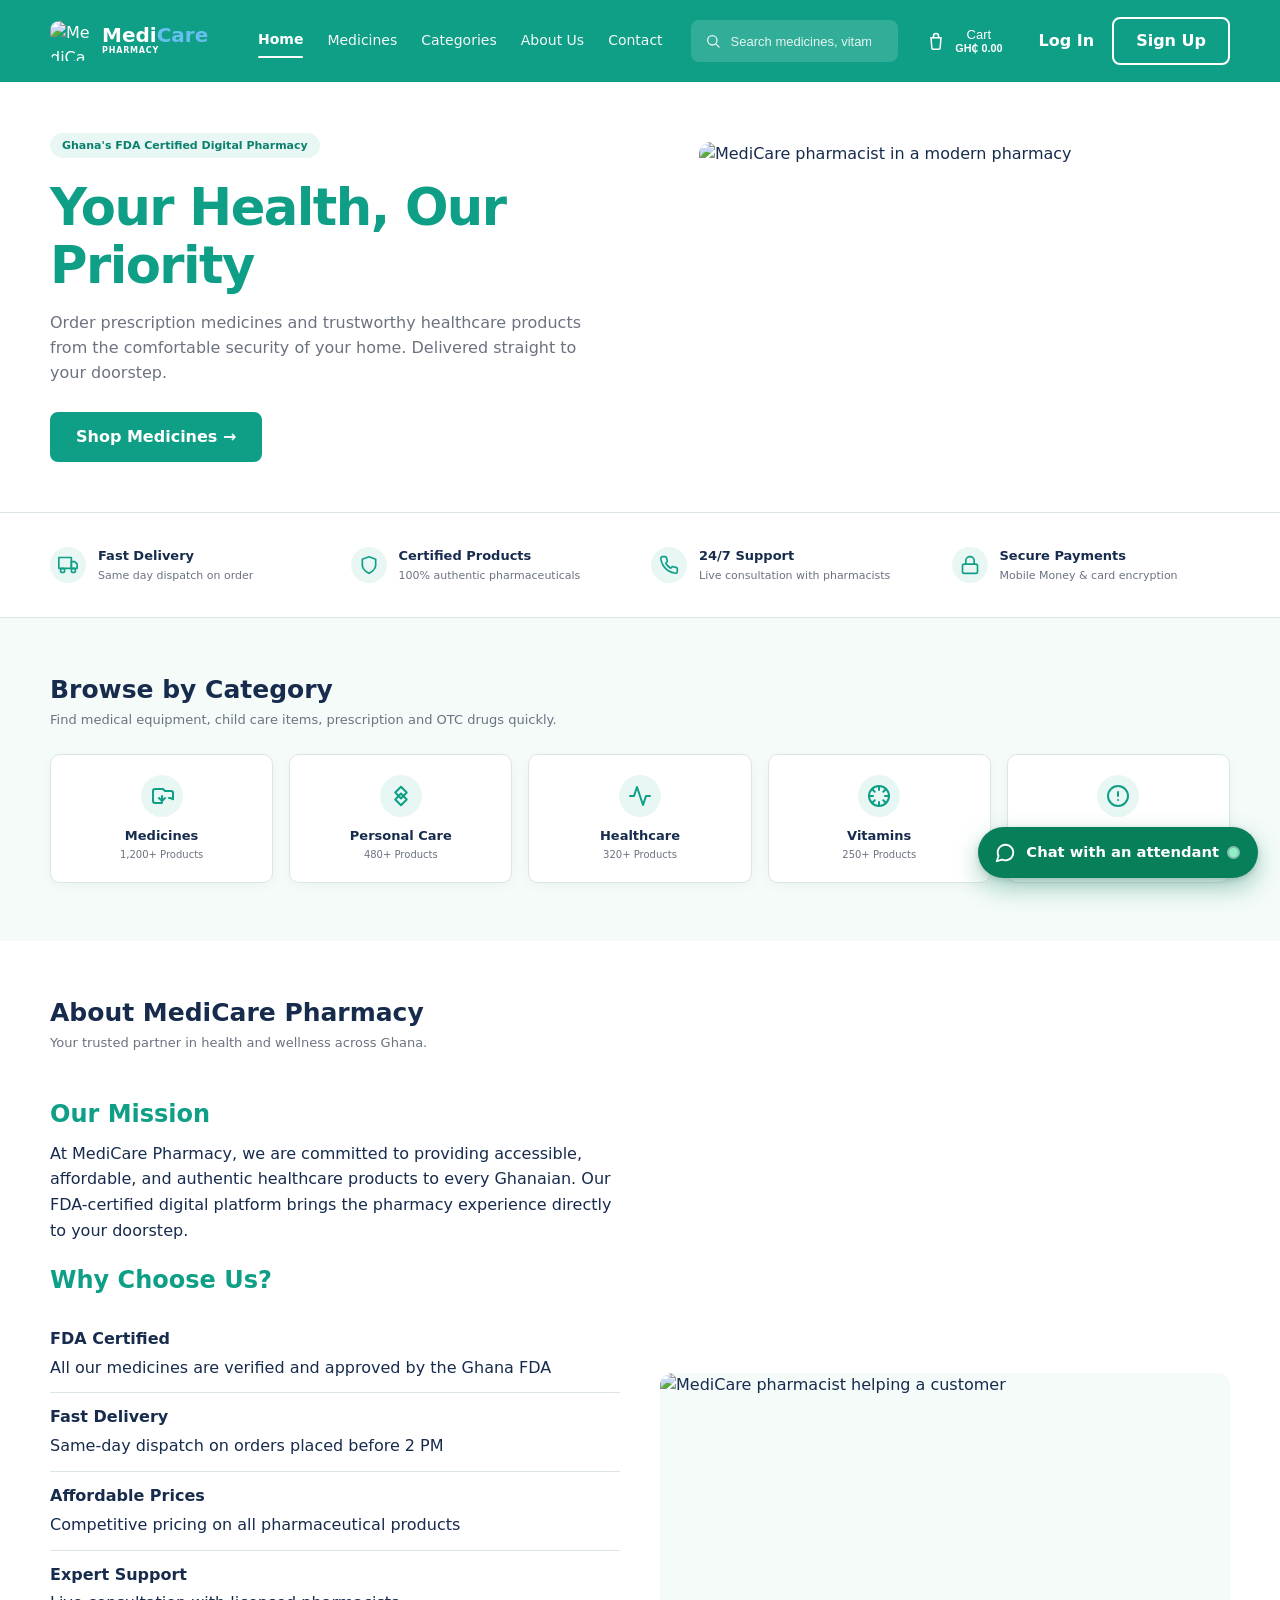
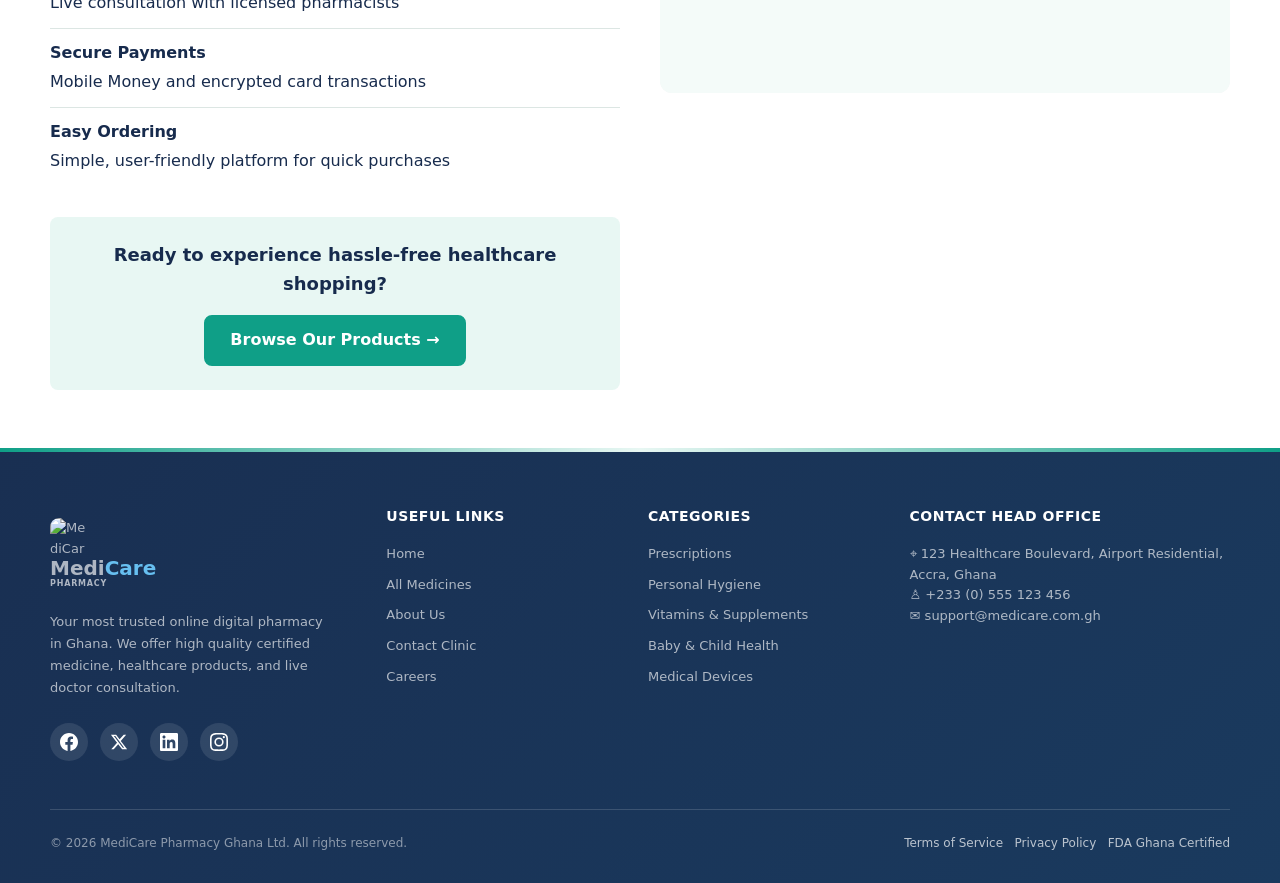
==== index.html @ ba586620 "Add files via upload" ====
<!doctype html>
<html lang="en">
<head>
  <meta charset="utf-8">
  <meta name="viewport" content="width=device-width, initial-scale=1">
  <meta name="description" content="MediCare Pharmacy Ghana — certified medicines and healthcare products delivered to your door.">
  <title>MediCare Pharmacy — Your Health, Our Priority</title>
  <link rel="stylesheet" href="styles.css">
<style>
    .chat-modal { width: min(100% - 32px, 460px); padding: 0; overflow: hidden; }
    .chat-header { display: flex; align-items: center; justify-content: space-between; gap: 16px; padding: 20px 22px; background: var(--green, #087f5b); color: #fff; }
    .chat-header h2 { margin: 0 0 4px; font-size: 1.2rem; }
    .chat-status { display: flex; align-items: center; gap: 7px; margin: 0; font-size: .85rem; opacity: .92; }
    .chat-status::before { content: ''; width: 8px; height: 8px; border-radius: 50%; background: #8ff0c6; }
    .chat-header .modal-close { position: static; color: #fff; background: transparent; border-color: rgba(255,255,255,.45); }
    .chat-messages { display: flex; flex-direction: column; gap: 12px; height: 330px; overflow-y: auto; padding: 18px; background: #f6faf8; }
    .chat-message { max-width: 82%; padding: 10px 13px; border-radius: 15px; line-height: 1.45; font-size: .94rem; white-space: pre-wrap; overflow-wrap: anywhere; }
    .chat-message.attendant { align-self: flex-start; color: #17352b; background: #e1f2eb; border-bottom-left-radius: 4px; }
    .chat-message.user { align-self: flex-end; color: #fff; background: var(--green, #087f5b); border-bottom-right-radius: 4px; }
    .chat-message small { display: block; margin-top: 4px; font-size: .72rem; opacity: .7; }
    .chat-compose { display: flex; gap: 8px; padding: 14px; background: #fff; border-top: 1px solid #e5ece8; }
    .chat-compose textarea { flex: 1; min-height: 44px; max-height: 110px; resize: vertical; padding: 11px 12px; border: 1px solid #cfded7; border-radius: 10px; font: inherit; }
    .chat-compose textarea:focus { outline: 2px solid rgba(8,127,91,.25); border-color: var(--green, #087f5b); }
    .chat-compose button { align-self: flex-end; white-space: nowrap; }
    .chat-note { padding: 0 16px 14px; margin: 0; color: #5b6c64; font-size: .75rem; background: #fff; }
    @media (max-width: 520px) { .chat-modal { width: calc(100% - 20px); } .chat-messages { height: 48vh; } .chat-compose { align-items: stretch; } .chat-compose button { padding-inline: 12px; } }

    .chat-fab {
      position: fixed;
      right: 22px;
      bottom: 22px;
      z-index: 60;
      display: inline-flex;
      align-items: center;
      gap: 10px;
      padding: 14px 20px 14px 16px;
      border: none;
      border-radius: 999px;
      background: var(--green, #087f5b);
      color: #fff;
      font: inherit;
      font-weight: 600;
      font-size: .92rem;
      box-shadow: 0 10px 25px rgba(8,127,91,.35), 0 2px 6px rgba(0,0,0,.15);
      cursor: pointer;
      transition: transform .15s ease, box-shadow .15s ease, background .15s ease;
    }
    .chat-fab svg { flex-shrink: 0; }
    .chat-fab:hover,
    .chat-fab:focus-visible {
      background: #066a4d;
      transform: translateY(-2px);
      box-shadow: 0 14px 30px rgba(8,127,91,.4), 0 4px 10px rgba(0,0,0,.18);
    }
    .chat-fab:active { transform: translateY(0); }
    .chat-fab-label { white-space: nowrap; }
    .chat-fab-dot {
      width: 9px;
      height: 9px;
      border-radius: 50%;
      background: #8ff0c6;
      box-shadow: 0 0 0 2px rgba(255,255,255,.5);
    }
    @media (max-width: 560px) {
      .chat-fab { right: 16px; bottom: 16px; padding: 14px; }
      .chat-fab-label { display: none; }
    }
</style>
</head>
<body>
  <header class="site-header">
    <div class="container nav-shell">
      <a class="brand" href="index.html" aria-label="MediCare Pharmacy home"><img src="images/logo.jpg" alt="MediCare Pharmacy Logo" class="brand-logo"><span><span class="brand-name">Medi<span>Care</span></span><small>PHARMACY</small></span></a>
      <nav class="main-nav" aria-label="Primary navigation"><a class="active" href="index.html">Home</a><a href="medicines.html">Medicines</a><a href="categories.html">Categories</a><a href="about.html">About Us</a><a href="#contact">Contact</a></nav>
      <label class="search-box" aria-label="Search medicines"><span aria-hidden="true"><svg class="icon-search" viewBox="0 0 24 24" width="16" height="16" fill="none" stroke="currentColor" stroke-width="2" stroke-linecap="round" stroke-linejoin="round" aria-hidden="true"><circle cx="11" cy="11" r="7"/><line x1="21" y1="21" x2="16.65" y2="16.65"/></svg></span><input id="searchInput" type="search" placeholder="Search medicines, vitamins..."></label>
      <button class="cart-chip" type="button" data-cart aria-label="Open cart"><svg class="icon-cart" viewBox="0 0 24 24" width="20" height="20" fill="none" stroke="currentColor" stroke-width="1.8" stroke-linecap="round" stroke-linejoin="round" aria-hidden="true"><path d="M6 8h12l-1 12a2 2 0 0 1-2 2H9a2 2 0 0 1-2-2L6 8Z"/><path d="M9 8V6a3 3 0 0 1 6 0v2"/></svg><span class="cart-count" data-cart-count hidden>0</span><span>Cart <small data-cart-total>GH₵ 0.00</small></span></button>
      <div id="userAuthSection">
        <span class="header-auth-links">
          <a class="login-link" href="login.html">Log In</a>
          <a class="signup-btn" href="Register.html">Sign Up</a>
        </span>
      </div>
    </div>
  </header>

  <main>
    <section class="hero"><div class="container hero-shell"><div class="hero-copy"><span class="eyebrow">Ghana's FDA Certified Digital Pharmacy</span><h1>Your Health, <em>Our Priority</em></h1><p>Order prescription medicines and trustworthy healthcare products from the comfortable security of your home. Delivered straight to your doorstep.</p><div class="actions"><a class="btn btn-primary" href="medicines.html">Shop Medicines →</a></div></div><div class="hero-media"><img src="images/hero-pharmacist.jpg" alt="MediCare pharmacist in a modern pharmacy"></div></div></section>

    <section class="trust-strip"><div class="container trust-grid"><div class="trust-item"><span class="icon-circle"><svg viewBox="0 0 24 24" width="20" height="20" fill="none" stroke="currentColor" stroke-width="2" stroke-linecap="round" stroke-linejoin="round"><rect x="1" y="3" width="15" height="13"></rect><polygon points="16 8 20 8 23 11 23 16 16 16 16 8"></polygon><circle cx="5.5" cy="18.5" r="2.5"></circle><circle cx="18.5" cy="18.5" r="2.5"></circle></svg></span><span><strong>Fast Delivery</strong><small>Same day dispatch on order</small></span></div><div class="trust-item"><span class="icon-circle"><svg viewBox="0 0 24 24" width="20" height="20" fill="none" stroke="currentColor" stroke-width="2" stroke-linecap="round" stroke-linejoin="round"><path d="M12 22s8-4 8-10V5l-8-3-8 3v7c0 6 8 10 8 10z"></path></svg></span><span><strong>Certified Products</strong><small>100% authentic pharmaceuticals</small></span></div><div class="trust-item"><span class="icon-circle"><svg viewBox="0 0 24 24" width="20" height="20" fill="none" stroke="currentColor" stroke-width="2" stroke-linecap="round" stroke-linejoin="round"><path d="M22 16.92v3a2 2 0 0 1-2.18 2 19.79 19.79 0 0 1-8.63-3.07 19.5 19.5 0 0 1-6-6 19.79 19.79 0 0 1-3.07-8.67A2 2 0 0 1 4.11 2h3a2 2 0 0 1 2 1.72 12.84 12.84 0 0 0 .7 2.81 2 2 0 0 1-.45 2.11L8.09 9.91a16 16 0 0 0 6 6l1.27-1.27a2 2 0 0 1 2.11-.45 12.84 12.84 0 0 0 2.81.7A2 2 0 0 1 22 16.92z"></path></svg></span><span><strong>24/7 Support</strong><small>Live consultation with pharmacists</small></span></div><div class="trust-item"><span class="icon-circle"><svg viewBox="0 0 24 24" width="20" height="20" fill="none" stroke="currentColor" stroke-width="2" stroke-linecap="round" stroke-linejoin="round"><rect x="3" y="11" width="18" height="11" rx="2" ry="2"></rect><path d="M7 11V7a5 5 0 0 1 10 0v4"></path></svg></span><span><strong>Secure Payments</strong><small>Mobile Money &amp; card encryption</small></span></div></div></section>

    <section class="section" id="categories"><div class="container"><div class="section-heading"><div><h2>Browse by Category</h2><p>Find medical equipment, child care items, prescription and OTC drugs quickly.</p></div></div><div class="category-grid"><a class="category-card" href="#products" data-category="medicines"><span class="icon-circle"><svg viewBox="0 0 24 24" width="24" height="24" fill="none" stroke="currentColor" stroke-width="2" stroke-linecap="round" stroke-linejoin="round"><path d="M19 14c1.49 0 2.883.41 4 1.12V9a2 2 0 0 0-2-2h-6l-2-2H5a2 2 0 0 0-2 2v10a2 2 0 0 0 2 2h7"></path><line x1="12" y1="12" x2="12" y2="17"></line><line x1="12" y1="17" x2="9" y2="14"></line><line x1="12" y1="17" x2="15" y2="14"></line></svg></span><h3>Medicines</h3><p>1,200+ Products</p></a><a class="category-card" href="#products" data-category="personal-care"><span class="icon-circle"><svg viewBox="0 0 24 24" width="24" height="24" fill="none" stroke="currentColor" stroke-width="2" stroke-linecap="round" stroke-linejoin="round"><path d="M12 2.69l5.74 5.88-5.74 5.88-5.74-5.88z"></path><path d="M12 21.31l5.74-5.88-5.74-5.88-5.74 5.88z"></path></svg></span><h3>Personal Care</h3><p>480+ Products</p></a><a class="category-card" href="#products" data-category="healthcare"><span class="icon-circle"><svg viewBox="0 0 24 24" width="24" height="24" fill="none" stroke="currentColor" stroke-width="2" stroke-linecap="round" stroke-linejoin="round"><path d="M22 12h-4l-3 9L9 3l-3 9H2"></path></svg></span><h3>Healthcare</h3><p>320+ Products</p></a><a class="category-card" href="#products" data-category="vitamins"><span class="icon-circle"><svg viewBox="0 0 24 24" width="24" height="24" fill="none" stroke="currentColor" stroke-width="2" stroke-linecap="round" stroke-linejoin="round"><circle cx="12" cy="12" r="10"></circle><path d="M12 2v4"></path><path d="M12 18v4"></path><path d="M4.93 4.93l2.83 2.83"></path><path d="M16.24 16.24l2.83 2.83"></path><path d="M2 12h4"></path><path d="M18 12h4"></path><path d="M4.93 19.07l2.83-2.83"></path><path d="M16.24 7.76l2.83-2.83"></path></svg></span><h3>Vitamins</h3><p>250+ Products</p></a><a class="category-card" href="#products" data-category="baby-care"><span class="icon-circle"><svg viewBox="0 0 24 24" width="24" height="24" fill="none" stroke="currentColor" stroke-width="2" stroke-linecap="round" stroke-linejoin="round"><circle cx="12" cy="12" r="10"></circle><path d="M12 8v4"></path><path d="M12 16h.01"></path></svg></span><h3>Baby Care</h3><p>180+ Products</p></a></div></div></section>

    <section class="section section-white" id="about"><div class="container"><div class="section-heading"><div><h2>About MediCare Pharmacy</h2><p>Your trusted partner in health and wellness across Ghana.</p></div></div><div class="about-grid"><div class="about-content"><h3>Our Mission</h3><p>At MediCare Pharmacy, we are committed to providing accessible, affordable, and authentic healthcare products to every Ghanaian. Our FDA-certified digital platform brings the pharmacy experience directly to your doorstep.</p><h3>Why Choose Us?</h3><ul class="about-features"><li><strong> FDA Certified</strong>  All our medicines are verified and approved by the Ghana FDA</li><li><strong>Fast Delivery</strong>  Same-day dispatch on orders placed before 2 PM</li><li><strong> Affordable Prices</strong> Competitive pricing on all pharmaceutical products</li><li><strong> Expert Support</strong> Live consultation with licensed pharmacists</li><li><strong>Secure Payments</strong>  Mobile Money and encrypted card transactions</li><li><strong> Easy Ordering</strong>  Simple, user-friendly platform for quick purchases</li></ul><div class="cta-section"><p class="cta-text">Ready to experience hassle-free healthcare shopping?</p><a class="btn btn-primary" href="medicines.html">Browse Our Products →</a></div></div><div class="about-image"><img src="images/Amoako.jpg" alt="MediCare pharmacist helping a customer"></div></div></div></section>
  </main>

  <footer class="site-footer" id="contact"><div class="container footer-grid"><div class="footer-brand"><a class="brand" href="index.html"><img src="images/logo.jpg" alt="MediCare Pharmacy Logo" class="brand-logo"><span><span class="brand-name">Medi<span>Care</span></span><small>PHARMACY</small></span></a><p>Your most trusted online digital pharmacy in Ghana. We offer high quality certified medicine, healthcare products, and live doctor consultation.</p><div class="socials"><a href="#" aria-label="Facebook" data-social="Facebook"><svg viewBox="0 0 24 24" width="18" height="18" fill="currentColor"><path d="M24 12.073c0-6.627-5.373-12-12-12s-12 5.373-12 12c0 5.99 4.388 10.954 10.125 11.854v-8.385H7.078v-3.47h3.047V9.43c0-3.007 1.792-4.669 4.533-4.669 1.312 0 2.686.235 2.686.235v2.953H15.83c-1.491 0-1.956.925-1.956 1.874v2.25h3.328l-.532 3.47h-2.796v8.385C19.612 23.027 24 18.062 24 12.073z"/></svg></a><a href="#" aria-label="Twitter" data-social="Twitter"><svg viewBox="0 0 24 24" width="18" height="18" fill="currentColor"><path d="M18.244 2.25h3.308l-7.227 8.26 8.502 11.24H16.17l-5.214-6.817L4.99 21.75H1.68l7.73-8.835L1.254 2.25H8.08l4.713 6.231zm-1.161 17.52h1.833L7.084 4.126H5.117z"/></svg></a><a href="#" aria-label="LinkedIn" data-social="LinkedIn"><svg viewBox="0 0 24 24" width="18" height="18" fill="currentColor"><path d="M20.447 20.452h-3.554v-5.569c0-1.328-.027-3.037-1.852-3.037-1.853 0-2.136 1.445-2.136 2.939v5.667H9.351V9h3.414v1.561h.046c.477-.9 1.637-1.85 3.37-1.85 3.601 0 4.267 2.37 4.267 5.455v6.286zM5.337 7.433c-1.144 0-2.063-.926-2.063-2.065 0-1.138.92-2.063 2.063-2.063 1.14 0 2.064.925 2.064 2.063 0 1.139-.925 2.065-2.064 2.065zm1.782 13.019H3.555V9h3.564v11.452zM22.225 0H1.771C.792 0 0 .774 0 1.729v20.542C0 23.227.792 24 1.771 24h20.451C23.2 24 24 23.227 24 22.271V1.729C24 .774 23.2 0 22.222 0h.003z"/></svg></a><a href="#" aria-label="Instagram" data-social="Instagram"><svg viewBox="0 0 24 24" width="18" height="18" fill="currentColor"><path d="M12 2.163c3.204 0 3.584.012 4.85.07 3.252.148 4.771 1.691 4.919 4.919.058 1.265.069 1.645.069 4.849 0 3.205-.012 3.584-.069 4.849-.149 3.225-1.664 4.771-4.919 4.919-1.266.058-1.644.07-4.85.07-3.204 0-3.584-.012-4.849-.07-3.26-.149-4.771-1.699-4.919-4.92-.058-1.265-.07-1.644-.07-4.849 0-3.204.013-3.583.07-4.849.149-3.227 1.664-4.771 4.919-4.919 1.266-.057 1.645-.069 4.849-.069zM12 0C8.741 0 8.333.014 7.053.072 2.695.272.273 2.69.073 7.052.014 8.333 0 8.741 0 12c0 3.259.014 3.668.072 4.948.2 4.358 2.618 6.78 6.98 6.98C8.333 23.986 8.741 24 12 24c3.259 0 3.668-.014 4.948-.072 4.354-.2 6.782-2.618 6.979-6.98.059-1.28.073-1.689.073-4.948 0-3.259-.014-3.667-.072-4.947-.196-4.354-2.617-6.78-6.979-6.98C15.668.014 15.259 0 12 0zm0 5.838a6.162 6.162 0 100 12.324 6.162 6.162 0 000-12.324zM12 16a4 4 0 110-8 4 4 0 010 8zm6.406-11.845a1.44 1.44 0 100 2.881 1.44 1.44 0 000-2.881z"/></svg></a></div></div><div><h3>Useful Links</h3><a href="index.html">Home</a><a href="#products">All Medicines</a><a href="about.html">About Us</a><a href="#contact">Contact Clinic</a><a href="careers.html">Careers</a></div><div><h3>Categories</h3><a href="#categories">Prescriptions</a><a href="#categories">Personal Hygiene</a><a href="#categories">Vitamins &amp; Supplements</a><a href="#categories">Baby &amp; Child Health</a><a href="#categories">Medical Devices</a></div><div><h3>Contact Head Office</h3><p>⌖ 123 Healthcare Boulevard, Airport Residential, Accra, Ghana</p><p>♙ +233 (0) 555 123 456</p><p>✉ support@medicare.com.gh</p></div></div><div class="container footer-bottom"><span>© 2026 MediCare Pharmacy Ghana Ltd. All rights reserved.</span><span><a href="terms.html">Terms of Service</a> &nbsp; <a href="privacy.html">Privacy Policy</a> &nbsp; <a href="about.html#fda">FDA Ghana Certified</a></span></div></footer>

  <div class="modal-overlay" id="authModal" hidden>
    <div class="modal" role="dialog" aria-modal="true" aria-labelledby="authModalTitle">
      <button class="modal-close" type="button" data-close-modal aria-label="Close dialog">&#10005;</button>
      <h2 id="authModalTitle" class="sr-only">Account access</h2>

      <div id="authTabs" class="modal-tabs">
        <button type="button" class="modal-tab active" data-auth-tab="login">Log In</button>
        <button type="button" class="modal-tab" data-auth-tab="signup">Sign Up</button>
      </div>

      <form id="loginForm" class="auth-form" data-auth-form="login" novalidate>
        <label>Email<input type="email" name="email" required placeholder="you@example.com"></label>
        <label>Password<input type="password" name="password" required minlength="6" placeholder="********"></label>
        <p class="form-error" data-form-error hidden></p>
        <button type="submit" class="btn btn-primary auth-submit">Log In</button>
        <p class="form-note">New to MediCare? <a href="login.html">Create an account</a></p>
      </form>

      <form id="signupForm" class="auth-form" data-auth-form="signup" hidden novalidate>
        <label>Full Name<input type="text" name="name" required placeholder="Please enter your name"></label>
        <label>Email<input type="email" name="email" required placeholder="you@example.com"></label>
        <label>Password<input type="password" name="password" required minlength="6" placeholder="Create a password"></label>
        <p class="form-error" data-form-error hidden></p>
        <button type="submit" class="btn btn-primary auth-submit">Create Account</button>
        <p class="form-note">Already have an account? <a href="login.html">Log in</a></p>
      </form>

      <div class="account-view" id="accountView" hidden>
        <p class="account-greeting">Logged in as <strong id="accountName"></strong></p>
        <p class="form-note" id="accountEmail"></p>
        <button type="button" class="btn btn-secondary" id="logoutBtn">Log Out</button>
      </div>
    </div>
  </div>

  <div class="modal-overlay" id="cartModal" hidden>
    <div class="modal cart-modal" role="dialog" aria-modal="true" aria-labelledby="cartModalTitle">
      <button class="modal-close" type="button" data-close-modal aria-label="Close dialog">&#10005;</button>
      <h2 id="cartModalTitle">Your Cart</h2>
      <div class="cart-items" id="cartItemsList"></div>
      <div class="cart-summary"><span>Total</span><strong id="cartModalTotal">GH&#8373; 0.00</strong></div>
      <button type="button" class="btn btn-primary cart-checkout" id="checkoutBtn">Checkout</button>
    </div>
  </div>

  <div class="modal-overlay" id="productModal" hidden>
    <div class="modal product-modal" role="dialog" aria-modal="true" aria-labelledby="productModalTitle">
      <button class="modal-close" type="button" data-close-modal aria-label="Close dialog">&#10005;</button>
      <div class="product-modal-content">
        <div class="product-modal-images">
          <img id="productModalImage" src="" alt="" class="product-main-image">
          <div class="product-thumbnails">
            <img id="productThumb1" src="" alt="" class="thumbnail active">
            <img id="productThumb2" src="" alt="" class="thumbnail">
            <img id="productThumb3" src="" alt="" class="thumbnail">
          </div>
        </div>
        <div class="product-modal-details">
          <span class="stock-badge" id="productStockBadge">IN STOCK</span>
          <h2 id="productModalTitle">Product Name</h2>
          <p class="product-manufacturer" id="productManufacturer">Mfr: HealthAid Labs Ltd • NAFDAC/FDA Reg. No 04-9842X</p>
          <p class="product-rating" id="productRating">4.8 (120 reviews)</p>
          <p class="product-price" id="productPrice">GH¢ 45.00</p>
          <p class="product-description" id="productDescription">Product description goes here.</p>
          <div class="product-usage">
            <h3>Usage & Dosage</h3>
            <p id="productUsage">Usage instructions go here.</p>
          </div>
          <div class="product-quantity">
            <button class="qty-btn" id="productQtyMinus">−</button>
            <span id="productQty">1</span>
            <button class="qty-btn" id="productQtyPlus">+</button>
          </div>
          <button class="btn btn-primary add-to-cart-btn" id="productAddToCart">Add to Cart</button>
          <p class="prescription-note">All prescription medications are verified by FDA & certified pharmacists.</p>
        </div>
      </div>
    </div>
  </div>

  <!-- Authentication Required Modal -->
  <div class="modal-overlay" id="authRequiredModal" hidden>
    <div class="modal success-modal" role="dialog" aria-modal="true">
      <div class="auth-required-icon"></div>
      <h2>Authentication Required</h2>
      <p>Please sign up or log in to continue with your purchase.</p>
      <div class="auth-buttons">
        <button type="button" class="btn btn-primary" id="goToLoginBtn">Log In</button>
        <button type="button" class="btn btn-secondary" id="goToSignupBtn">Sign Up</button>
      </div>
    </div>
  </div>


  <div class="modal-overlay" id="chatModal" hidden>
    <section class="modal chat-modal" role="dialog" aria-modal="true" aria-labelledby="chatModalTitle">
      <header class="chat-header">
        <div>
          <h2 id="chatModalTitle">Chat with a pharmacist</h2>
          <p class="chat-status" id="chatStatus">An attendant is online</p>
        </div>
        <button class="modal-close" type="button" data-close-chat aria-label="Close live chat">&#10005;</button>
      </header>
      <div class="chat-messages" id="chatMessages" role="log" aria-live="polite" aria-label="Chat messages"></div>
      <form class="chat-compose" id="chatForm">
        <textarea id="chatInput" name="message" rows="1" maxlength="500" required placeholder="Type your message..." aria-label="Message"></textarea>
        <button type="submit" class="btn btn-primary">Send</button>
      </form>
      <p class="chat-note">For emergencies, contact local emergency services. Do not share passwords or payment details in chat.</p>
    </section>
  </div>

  <button type="button" class="chat-fab" data-chat aria-label="Start live chat with a pharmacist">
    <svg viewBox="0 0 24 24" width="22" height="22" fill="none" stroke="currentColor" stroke-width="2" stroke-linecap="round" stroke-linejoin="round" aria-hidden="true">
      <path d="M21 11.5a8.38 8.38 0 0 1-.9 3.8 8.5 8.5 0 0 1-7.6 4.7 8.38 8.38 0 0 1-3.8-.9L3 21l1.9-5.7a8.38 8.38 0 0 1-.9-3.8 8.5 8.5 0 0 1 4.7-7.6 8.38 8.38 0 0 1 3.8-.9h.5a8.48 8.48 0 0 1 8 8v.5z"/>
    </svg>
    <span class="chat-fab-label">Chat with an attendant</span>
    <span class="chat-fab-dot" aria-hidden="true"></span>
  </button>

  <script src="script.js" defer></script>
  <script>
    (() => {
      const modal = document.getElementById('chatModal');
      const form = document.getElementById('chatForm');
      const input = document.getElementById('chatInput');
      const messages = document.getElementById('chatMessages');
      const status = document.getElementById('chatStatus');
      if (!modal || !form || !input || !messages) return;

      const initialMessage = 'Hello! I’m Ama, your MediCare pharmacy attendant. How can I help you today?';
      let openedAt = 0;
      let replyTimer;

      const addMessage = (text, who) => {
        const item = document.createElement('div');
        item.className = `chat-message ${who}`;
        item.textContent = text;
        const time = document.createElement('small');
        time.textContent = new Intl.DateTimeFormat([], { hour: 'numeric', minute: '2-digit' }).format(new Date());
        item.appendChild(time);
        messages.appendChild(item);
        messages.scrollTop = messages.scrollHeight;
      };

      const openChat = (event) => {
        event?.preventDefault();
        modal.hidden = false;
        document.body.classList.add('modal-open');
        if (!openedAt) {
          openedAt = Date.now();
          addMessage(initialMessage, 'attendant');
        }
        window.setTimeout(() => input.focus(), 0);
      };

      const closeChat = () => {
        modal.hidden = true;
        document.body.classList.remove('modal-open');
      };

      document.querySelectorAll('[data-chat]').forEach((button) => button.addEventListener('click', openChat));
      document.querySelector('[data-close-chat]')?.addEventListener('click', closeChat);
      modal.addEventListener('click', (event) => { if (event.target === modal) closeChat(); });
      document.addEventListener('keydown', (event) => { if (event.key === 'Escape' && !modal.hidden) closeChat(); });

      form.addEventListener('submit', (event) => {
        event.preventDefault();
        const text = input.value.trim();
        if (!text) return;
        addMessage(text, 'user');
        input.value = '';
        status.textContent = 'Attendant is typing...';
        window.clearTimeout(replyTimer);
        replyTimer = window.setTimeout(() => {
          addMessage('Thanks for your message. An attendant is reviewing it now and will respond shortly. Please do not send sensitive medical or payment information.', 'attendant');
          status.textContent = 'An attendant is online';
        }, 700);
      });

      input.addEventListener('keydown', (event) => {
        if (event.key === 'Enter' && !event.shiftKey) {
          event.preventDefault();
          form.requestSubmit();
        }
      });
    })();
  </script>

</body>
</html>
---- styles.css ----
:root {
  --teal: #0f9f87;
  --teal-dark: #0b806e;
  --mint: #e8f7f3;
  --ice: #f4fbf9;
  --navy: #192f52;
  --ink: #172b4d;
  --muted: #6b7280;
  --line: #dce6e3;
  --orange: #e88722;
  --white: #fff;
}

* { box-sizing: border-box; margin: 0; padding: 0; }
html { scroll-behavior: smooth; }
body { 
  font-family: Inter, ui-sans-serif, system-ui, -apple-system, BlinkMacSystemFont, "Segoe UI", sans-serif; 
  color: var(--ink); 
  background: var(--ice); 
  line-height: 1.55; 
}

/* Smooth page transitions */
a, button, .btn, .product-card, .category-card, .team-card {
  transition: all 0.3s cubic-bezier(0.4, 0, 0.2, 1);
}

/* Fade in animation for page content */
.fade-in-up {
  opacity: 0;
  transform: translateY(20px);
  animation: fadeInUp 0.6s ease-out forwards;
}

@keyframes fadeInUp {
  to {
    opacity: 1;
    transform: translateY(0);
  }
}

/* Staggered animation delays */
.stagger-1 { animation-delay: 0.1s; }
.stagger-2 { animation-delay: 0.2s; }
.stagger-3 { animation-delay: 0.3s; }
.stagger-4 { animation-delay: 0.4s; }
.stagger-5 { animation-delay: 0.5s; }

/* Section animations */
.section, .hero, .trust-strip, .stat-strip, .chat-cta {
  opacity: 0;
  animation: fadeInUp 0.8s ease-out forwards;
}

.hero { animation-delay: 0.1s; }
.trust-strip { animation-delay: 0.2s; }
.section { animation-delay: 0.3s; }
.stat-strip { animation-delay: 0.4s; }
.chat-cta { animation-delay: 0.5s; }

/* Product and category card animations */
.product-card, .category-card {
  opacity: 0;
  animation: fadeInUp 0.6s ease-out forwards;
}

.product-card:nth-child(1) { animation-delay: 0.1s; }
.product-card:nth-child(2) { animation-delay: 0.15s; }
.product-card:nth-child(3) { animation-delay: 0.2s; }
.product-card:nth-child(4) { animation-delay: 0.25s; }

.category-card:nth-child(1) { animation-delay: 0.1s; }
.category-card:nth-child(2) { animation-delay: 0.15s; }
.category-card:nth-child(3) { animation-delay: 0.2s; }
.category-card:nth-child(4) { animation-delay: 0.25s; }
.category-card:nth-child(5) { animation-delay: 0.3s; }

/* Team card animations */
.team-card {
  opacity: 0;
  animation: fadeInUp 0.6s ease-out forwards;
}

.team-card:nth-child(1) { animation-delay: 0.1s; }
.team-card:nth-child(2) { animation-delay: 0.2s; }
.team-card:nth-child(3) { animation-delay: 0.3s; }

/* Slide in from sides animation */
@keyframes slideInLeft {
  from {
    opacity: 0;
    transform: translateX(-30px);
  }
  to {
    opacity: 1;
    transform: translateX(0);
  }
}

@keyframes slideInRight {
  from {
    opacity: 0;
    transform: translateX(30px);
  }
  to {
    opacity: 1;
    transform: translateX(0);
  }
}

/* Apply slide animations to hero sections */
.hero-copy {
  animation: slideInLeft 0.8s ease-out 0.2s forwards;
  opacity: 0;
}

.hero-media {
  animation: slideInRight 0.8s ease-out 0.3s forwards;
  opacity: 0;
}
a { color: inherit; text-decoration: none; }
img { display: block; max-width: 100%; height: 100%;}
.site-header { position: sticky; top: 0; z-index: 1000; background: var(--teal); color: var(--white); transition: background .25s ease, box-shadow .25s ease, transform .25s ease; }
.site-header.is-scrolled { background: var(--teal) !important; color: var(--white) !important; box-shadow: 0 6px 20px rgba(7, 91, 78, .28); }
.site-header.is-scrolled a, .site-header.is-scrolled button { color: var(--white); }
.nav-shell { min-height: 82px; display: flex; align-items: center; gap: 28px; transition: min-height .25s ease; }
.site-header.is-scrolled .nav-shell { min-height: 70px; }
.brand { display: inline-flex; align-items: center; gap: 12px; min-width: 180px; }
.brand-mark { width: 40px; height: 40px; border-radius: 9px; background: #16ad95; display: grid; place-items: center; color: white; font-size: 18px; font-weight: 800; }
.brand-name { display: block; font-size: 20px; font-weight: 800; line-height: 1; }
.brand-name span { color: #67bff0; }
.brand small { display: block; font-size: 8px; letter-spacing: .8px; font-weight: 700; }
.main-nav { display: flex; gap: 24px; font-size: 14px; white-space: nowrap; align-items: center; }
.main-nav a { position: relative; opacity: .95; padding: 8px 0; transition: opacity .2s ease, color .2s ease, transform .2s ease; }
.main-nav a::after { content: ""; position: absolute; left: 0; right: 0; bottom: 1px; height: 2px; border-radius: 999px; background: currentColor; transform: scaleX(0); transform-origin: center; transition: transform .2s ease; }
.main-nav a:hover, .main-nav a.active { opacity: 1; font-weight: 800; transform: translateY(-1px); }
.main-nav a:hover::after, .main-nav a.active::after { transform: scaleX(1); }
.main-nav a:focus-visible, .header-auth-links a:focus-visible, .cart-chip:focus-visible { outline: 3px solid rgba(255,255,255,.8); outline-offset: 4px; border-radius: 5px; }
.header-auth-links { display: inline-flex; align-items: center; gap: 10px; }
.header-auth-links .login-link { color: var(--white); font-weight: 800; padding: 10px 8px; border-radius: 7px; transition: background .2s ease, color .2s ease; }
.header-auth-links .login-link:hover { background: rgba(255,255,255,.16); }
.search-box { flex: 1; max-width: 330px; display: flex; align-items: center; gap: 10px; padding: 10px 14px; border-radius: 8px; background: rgba(255,255,255,.14); }
.search-box input { width: 100%; border: 0; outline: 0; color: white; background: transparent; font-size: 13px; }
.search-box input::placeholder { color: rgba(255,255,255,.88); }
.cart-chip, .login-btn { border: 0; color: white; background: transparent; cursor: pointer; }
.cart-chip { display: flex; align-items: center; gap: 9px; white-space: nowrap; font-size: 13px; }
.cart-chip small { display: block; font-weight: 800; }
.signup-btn {
  color: white;
  font-weight: 800;
  padding: 10px 22px;
  border-radius: 8px;
  border: 2px solid white;
  text-decoration: none;
  transition: background-color 0.25s ease, border-color 0.25s ease, transform 0.25s ease, box-shadow 0.25s ease;
  position: relative;
  overflow: hidden;
  text-shadow: none;
  background: transparent;
}
.signup-btn:hover {
  background: rgba(255, 255, 255, 0.15);
  border-color: rgba(255, 255, 255, 0.8);
  color: white;
  transform: translateY(-1px);
  box-shadow: 0 4px 12px rgba(255, 255, 255, 0.2);
  text-shadow: none;
}
.signup-btn:active {
  transform: translateY(0);
}
.login-btn { background: white; color: var(--teal-dark); padding: 10px 22px; border-radius: 7px; font-weight: 800; }

/* User auth section in header */
#userAuthSection {
  display: flex;
  align-items: center;
  gap: 12px;
}
.user-greeting {
  color: white;
  font-size: 13px;
  font-weight: 600;
}
.user-greeting strong {
  color: #67bff0;
}
.logout-btn {
  background: rgba(255,255,255,0.15);
  color: white;
  border: 2px solid rgba(255,255,255,0.3);
  padding: 8px 18px;
  border-radius: 8px;
  font-weight: 700;
  font-size: 12px;
  cursor: pointer;
  transition: background-color 0.25s ease, border-color 0.25s ease, transform 0.25s ease, box-shadow 0.25s ease;
  text-shadow: none;
}
.logout-btn:hover {
  background: rgba(255,255,255,0.25);
  border-color: rgba(255,255,255,0.6);
  color: white;
  transform: translateY(-1px);
  box-shadow: 0 4px 12px rgba(255, 255, 255, 0.15);
  text-shadow: none;
}
.logout-btn:active {
  transform: translateY(0);
}

/* Success toast */
.success-toast {
  position: fixed;
  top: 100px;
  right: 20px;
  background: var(--teal);
  color: white;
  padding: 16px 20px;
  border-radius: 8px;
  box-shadow: 0 4px 20px rgba(15, 159, 135, 0.3);
  display: flex;
  align-items: center;
  gap: 12px;
  z-index: 1000;
  animation: slideIn 0.3s ease-out;
  max-width: 350px;
}
.toast-icon {
  width: 24px;
  height: 24px;
  background: white;
  color: var(--teal);
  border-radius: 50%;
  display: flex;
  align-items: center;
  justify-content: center;
  font-weight: 800;
  font-size: 14px;
  flex-shrink: 0;
}
.toast-message {
  font-size: 14px;
  font-weight: 600;
  line-height: 1.4;
}
.toast-exit {
  animation: slideOut 0.3s ease-in forwards;
}
@keyframes slideIn {
  from {
    transform: translateX(100%);
    opacity: 0;
  }
  to {
    transform: translateX(0);
    opacity: 1;
  }
}
@keyframes slideOut {
  from {
    transform: translateX(0);
    opacity: 1;
  }
  to {
    transform: translateX(100%);
    opacity: 0;
  }
}

/* Success modal */
.success-modal {
  text-align: center;
  padding: 40px 30px;
  max-width: 400px;
}
.success-icon {
  width: 80px;
  height: 80px;
  background: var(--teal);
  color: white;
  border-radius: 50%;
  display: flex;
  align-items: center;
  justify-content: center;
  font-size: 40px;
  font-weight: 800;
  margin: 0 auto 20px;
  animation: scaleIn 0.3s ease-out;
}
.success-modal h2 {
  color: var(--ink);
  margin: 0 0 10px;
  font-size: 24px;
}
.success-modal p {
  color: var(--muted);
  margin: 0 0 25px;
  font-size: 16px;
}
@keyframes scaleIn {
  from {
    transform: scale(0);
    opacity: 0;
  }
  to {
    transform: scale(1);
    opacity: 1;
  }
}

/* Auth required modal */
.auth-required-icon {
  width: 80px;
  height: 80px;
  background: var(--teal);
  color: white;
  border-radius: 50%;
  display: flex;
  align-items: center;
  justify-content: center;
  font-size: 40px;
  margin: 0 auto 20px;
  animation: scaleIn 0.3s ease-out;
}
.auth-buttons {
  display: flex;
  gap: 12px;
  justify-content: center;
  margin-top: 25px;
}
.auth-buttons .btn {
  min-width: 120px;
}

/* Phone input group */
.phone-input-group {
  display: flex;
  gap: 8px;
}
.country-code-select {
  flex-shrink: 0;
  min-width: 140px;
  padding: 12px 16px;
  border: 1px solid var(--line);
  border-radius: 8px;
  font-size: 14px;
  background: linear-gradient(135deg, var(--teal) 0%, var(--teal-dark) 100%);
  color: white;
  cursor: pointer;
  font-weight: 600;
}
.country-code-select option {
  background: white;
  color: var(--ink);
  font-weight: 400;
}
.country-code-select option[data-color] {
  background: var(--ink);
  color: white;
}
.phone-number-input {
  flex: 1;
  padding: 12px 16px;
  border: 1px solid var(--line);
  border-radius: 8px;
  font-size: 14px;
}
.phone-number-input:focus,
.country-code-select:focus {
  outline: none;
  border-color: var(--teal);
  box-shadow: 0 0 0 3px rgba(15, 159, 135, 0.1);
}
@media (prefers-reduced-motion: reduce) {
  html { scroll-behavior: auto; }
  .site-header, .nav-shell, .main-nav a, .main-nav a::after, .header-auth-links .login-link { transition: none !important; }
}

@media (max-width: 480px) {
  .phone-input-group {
    flex-direction: column;
    gap: 12px;
  }
  .country-code-select {
    min-width: 100%;
  }
}

/* User info in header */
.user-info {
  display: flex;
  flex-direction: column;
  align-items: flex-end;
  gap: 4px;
}
.user-greeting {
  font-size: 14px;
  color: var(--ink);
}
.user-contact,
.user-address {
  font-size: 12px;
  color: var(--muted);
}
.logout-btn {
  font-size: 12px;
  padding: 4px 12px;
  background: var(--line);
  border: none;
  border-radius: 4px;
  cursor: pointer;
  color: var(--ink);
  margin-top: 4px;
}
.logout-btn:hover {
  background: var(--muted);
}
@media (min-width: 768px) {
  .user-info {
    flex-direction: row;
    align-items: center;
    gap: 16px;
  }
  .logout-btn {
    margin-top: 0;
  }
}

/* About Section */
.about-grid {
  display: grid;
  grid-template-columns: 1fr;
  gap: 40px;
  align-items: center;
}
.about-content h3 {
  color: var(--teal);
  font-size: 24px;
  margin: 24px 0 12px 0;
}
.about-content p {
  color: var(--ink);
  line-height: 1.6;
  margin-bottom: 16px;
}
.about-features {
  list-style: none;
  padding: 0;
  margin: 20px 0;
}
.about-features li {
  padding: 12px 0;
  border-bottom: 1px solid var(--line);
  color: var(--ink);
}
.about-features li:last-child {
  border-bottom: none;
}
.about-features strong {
  display: block;
  font-size: 16px;
  margin-bottom: 4px;
}
.cta-section {
  margin-top: 32px;
  padding: 24px;
  background: var(--mint);
  border-radius: 8px;
  text-align: center;
}
.cta-text {
  font-size: 18px;
  font-weight: 600;
  color: var(--teal-dark);
  margin-bottom: 16px;
}
.about-image img {
  width: 100%;
  border-radius: 12px;
  box-shadow: 0 4px 20px rgba(0, 0, 0, 0.1);
}
@media (min-width: 768px) {
  .about-grid {
    grid-template-columns: 1fr 1fr;
  }
}

/* Welcome Modal */
.welcome-modal {
  max-width: 450px;
  padding: 40px;
  text-align: center;
  animation: modalSlideIn 0.5s ease-out;
  background: linear-gradient(135deg, #ffffff 0%, #f8fdfc 100%);
  border-radius: 16px;
  box-shadow: 0 20px 60px rgba(15, 159, 135, 0.15);
}
.welcome-header {
  margin-bottom: 24px;
}
.welcome-icon {
  font-size: 72px;
  margin-bottom: 16px;
  animation: bounce 0.8s ease-out, pulse 2s ease-in-out infinite;
  display: inline-block;
}
.welcome-modal h2 {
  color: var(--teal);
  font-size: 32px;
  margin: 0 0 8px 0;
  font-weight: 700;
  animation: fadeInUp 0.6s ease-out 0.2s both;
}
.welcome-content {
  margin-bottom: 32px;
}
.welcome-content p {
  color: var(--ink);
  font-size: 18px;
  margin: 0 0 8px 0;
  animation: fadeInUp 0.6s ease-out 0.3s both;
}
.welcome-subtext {
  color: var(--muted);
  font-size: 14px;
  animation: fadeInUp 0.6s ease-out 0.4s both;
}
.welcome-modal .btn {
  animation: fadeInUp 0.6s ease-out 0.5s both;
}
@keyframes bounce {
  0%, 20%, 50%, 80%, 100% { transform: translateY(0); }
  40% { transform: translateY(-20px); }
  60% { transform: translateY(-10px); }
}
@keyframes pulse {
  0%, 100% { transform: scale(1); }
  50% { transform: scale(1.1); }
}
@keyframes modalSlideIn {
  from {
    opacity: 0;
    transform: translateY(-30px) scale(0.95);
  }
  to {
    opacity: 1;
    transform: translateY(0) scale(1);
  }
}
@keyframes fadeInUp {
  from {
    opacity: 0;
    transform: translateY(20px);
  }
  to {
    opacity: 1;
    transform: translateY(0);
  }
}

.hero { background: white; border-bottom: 1px solid var(--line); }
.hero-shell { min-height: 430px; display: grid; grid-template-columns: 1.05fr .95fr; gap: 62px; align-items: center; }
.eyebrow { display: inline-block; color: var(--teal-dark); background: var(--mint); border-radius: 999px; padding: 4px 12px; font-size: 11px; font-weight: 800; }
h1, h2, h3 { line-height: 1.15; }
h1 { margin: 20px 0 16px; color: var(--teal); font-size: clamp(38px, 4vw, 54px); letter-spacing: -.03em; }
h1 em, .teal { color: var(--teal); font-style: normal; }
.hero-copy p { max-width: 560px; color: var(--muted); font-size: 16px; }
.actions { display: flex; gap: 14px; margin-top: 26px; }
.btn { 
  border: 2px solid var(--teal); 
  border-radius: 8px; 
  padding: 11px 24px; 
  cursor: pointer; 
  font-weight: 800; 
  display: inline-flex; 
  justify-content: center; 
  align-items: center;
  transition: all 0.3s cubic-bezier(0.4, 0, 0.2, 1);
  position: relative;
  overflow: hidden;
}
.btn:hover {
  transform: translateY(-2px);
  box-shadow: 0 6px 16px rgba(15, 159, 135, 0.25);
}
.btn:active {
  transform: translateY(0);
}
.btn-primary { color: white; background: var(--teal); }
.btn-secondary { color: var(--teal); background: white; }
.hero-media img { width: 100%; height: 310px; object-fit: cover; border-radius: 12px; }

.trust-strip { background: white; border-bottom: 1px solid var(--line); }
.trust-grid { min-height: 104px; display: grid; grid-template-columns: repeat(4, 1fr); gap: 22px; align-items: center; }
.trust-item { display: flex; align-items: center; gap: 12px; }
.icon-circle { width: 36px; height: 36px; flex: 0 0 36px; display: grid; place-items: center; border-radius: 50%; color: var(--teal); background: var(--mint); font-weight: 800; }
.trust-item strong, .trust-item small { display: block; }
.trust-item strong { font-size: 13px; }
.trust-item small { color: var(--muted); font-size: 11px; }
.promo { background: var(--teal); color: white; padding: 20px 0; }
.promo-shell { display: flex; align-items: center; justify-content: space-between; gap: 20px; }
.promo h2 { font-size: 20px; }
.promo p { font-size: 12px; opacity: .88; }
.promo .btn { border: 0; color: var(--teal-dark); background: white; }

.section { padding: 58px 0; }
.section-white { background: white; }
.section-heading { display: flex; justify-content: space-between; align-items: end; margin-bottom: 24px; }
.section-heading h2 { font-size: 25px; }
.section-heading p { color: var(--muted); font-size: 13px; margin-top: 5px; }
.link { color: var(--teal); font-size: 12px; font-weight: 800; }
.category-grid { display: grid; grid-template-columns: repeat(5, 1fr); gap: 16px; }
.category-card { 
  padding: 20px 10px; 
  text-align: center; 
  background: white; 
  border: 1px solid var(--line); 
  border-radius: 10px; 
  box-shadow: 0 3px 12px rgba(24,45,73,.04); 
  transition: all 0.3s cubic-bezier(0.4, 0, 0.2, 1);
}
.category-card:hover { 
  border-color: var(--teal); 
  transform: translateY(-4px) scale(1.02);
  box-shadow: 0 8px 24px rgba(15, 159, 135, 0.15);
}
.category-card.active { 
  border-color: var(--teal); 
  background: var(--mint); 
  transform: translateY(-4px) scale(1.02); 
  box-shadow: 0 8px 24px rgba(15, 159, 135, 0.2);
}
.category-card .icon-circle { margin: 0 auto 12px; width: 42px; height: 42px; }
.category-card h3 { font-size: 13px; }
.category-card p { margin-top: 3px; color: var(--muted); font-size: 10px; }
.category-filter {
  display: flex;
  flex-wrap: wrap;
  gap: 10px;
  margin-bottom: 24px;
}
.filter-btn {
  padding: 8px 16px;
  border: 2px solid var(--line);
  border-radius: 20px;
  background: white;
  color: var(--ink);
  font-size: 13px;
  font-weight: 600;
  cursor: pointer;
  transition: all 0.3s cubic-bezier(0.4, 0, 0.2, 1);
}
.filter-btn:hover {
  border-color: var(--teal);
  color: var(--teal);
  background: var(--mint);
}
.filter-btn.active {
  background: var(--teal);
  color: white;
  border-color: var(--teal);
}
.product-grid { display: grid; grid-template-columns: repeat(4, 1fr); gap: 20px; }
.product-card { 
  overflow: hidden; 
  background: white; 
  border: 1px solid var(--line); 
  border-radius: 10px; 
  box-shadow: 0 3px 12px rgba(24,45,73,.04);
  transition: all 0.3s cubic-bezier(0.4, 0, 0.2, 1);
  display: flex;
  flex-direction: column;
  height: 100%;
}
.product-card:hover {
  transform: translateY(-6px);
  box-shadow: 0 12px 32px rgba(24,45,73,.12);
  border-color: var(--teal);
}
.product-image { height: 166px; position: relative; background: #f1f4f3; flex-shrink: 0; }
.product-image img { width: 100%; height: 100%; object-fit: cover; }
.badge { position: absolute; left: 12px; top: 12px; z-index: 1; padding: 3px 8px; border-radius: 4px; color: white; background: var(--orange); font-size: 9px; font-weight: 800; }
.product-copy { padding: 13px; flex: 1; display: flex; flex-direction: column; }
.product-copy h3 { min-height: 36px; font-size: 13px; margin: 0 0 6px 0; }
.rating { margin: 6px 0 4px; color: #f2bf00; font-size: 12px; }
.rating small { color: var(--muted); }
.usage { 
  margin: 4px 0 8px; 
  color: var(--muted); 
  font-size: 11px; 
  line-height: 1.4; 
  background: var(--ice);
  padding: 8px;
  border-radius: 6px;
  border-left: 3px solid var(--teal);
  flex: 1;
}
.price { display: block; color: var(--teal); font-size: 16px; margin-bottom: 10px; }
.outline-btn { width: 100%; padding: 8px; border: 2px solid var(--teal); border-radius: 6px; color: var(--teal); background: white; cursor: pointer; font-size: 12px; font-weight: 800; margin-top: auto; }
.outline-btn:hover { color: white; background: var(--teal); }

.page-intro { padding: 18px 0; background: var(--ice); border-bottom: 1px solid var(--line); color: var(--muted); font-size: 12px; }
.about-hero { background: white; padding: 58px 0 62px; }
.about-hero-grid { display: grid; grid-template-columns: 1fr 1fr; gap: 70px; align-items: center; }
.about-hero h1 { max-width: 580px; margin-top: 18px; }
.about-hero p { max-width: 550px; color: var(--muted); font-size: 14px; margin-top: 16px; }
.about-hero img { width: 100%; height: 300px; object-fit: cover; border-radius: 12px; }
.stat-strip { background: #18a48d; color: white; }
.stats { min-height: 138px; display: grid; grid-template-columns: repeat(4, 1fr); align-items: center; text-align: center; }
.stat strong { display: block; font-size: 28px; }
.stat span { display: block; font-weight: 800; font-size: 12px; }
.stat small { display: block; opacity: .85; font-size: 10px; }
.fda-grid { display: grid; grid-template-columns: 290px 1fr; gap: 50px; align-items: center; }
.fda-grid img { width: 238px; height: 166px; object-fit: contain; border-radius: 10px; background: #f7f7f2; }
.fda-grid h2 { font-size: 25px; margin-bottom: 12px; }
.fda-grid p { color: var(--muted); font-size: 13px; }
.check-list { margin-top: 14px; display: grid; gap: 8px; font-size: 12px; font-weight: 700; }
.check-list span::before { content: "✓"; color: var(--teal); font-weight: 900; margin-right: 9px; }
.team-section { background: var(--ice); }
.team-heading { text-align: center; margin-bottom: 24px; }
.team-heading p { color: var(--muted); font-size: 12px; }
.team-grid { display: grid; grid-template-columns: repeat(3, 1fr); gap: 20px; }
.team-card { 
  overflow: hidden; 
  background: white; 
  border: 1px solid var(--line); 
  border-radius: 10px;
  transition: all 0.3s cubic-bezier(0.4, 0, 0.2, 1);
}
.team-card:hover {
  transform: translateY(-4px);
  box-shadow: 0 8px 24px rgba(24,45,73,.1);
  border-color: var(--teal);
}
.team-card img { width: 100%; height: 170px; object-fit: cover; }
.team-card-copy { padding: 13px; }
.team-card h3 { font-size: 13px; }
.team-card strong { display: block; margin-top: 3px; color: var(--teal); font-size: 11px; }
.team-card p { margin-top: 5px; color: var(--muted); font-size: 11px; }
.chat-cta { background: var(--teal-dark); color: white; padding: 26px 0; }
.chat-shell { display: flex; align-items: center; justify-content: space-between; gap: 20px; }
.chat-shell h2 { font-size: 20px; }
.chat-shell p { opacity: .85; font-size: 12px; }
.chat-shell .btn { border: 0; color: var(--teal-dark); background: white; }

.site-footer { 
  padding: 60px 0 30px; 
  color: white; 
  background: linear-gradient(135deg, var(--navy) 0%, #1a3a5e 100%);
  position: relative;
  overflow: hidden;
}
.site-footer::before {
  content: '';
  position: absolute;
  top: 0;
  left: 0;
  right: 0;
  height: 4px;
  background: linear-gradient(90deg, var(--teal) 0%, var(--mint) 50%, var(--teal) 100%);
  animation: gradientMove 3s ease-in-out infinite;
}
@keyframes gradientMove {
  0%, 100% { background-position: 0% 50%; }
  50% { background-position: 100% 50%; }
}
.footer-grid { 
  display: grid; 
  grid-template-columns: 1.35fr 1fr 1fr 1.5fr; 
  gap: 48px; 
  position: relative;
  z-index: 1;
}
.footer-grid h3 { 
  margin-bottom: 20px; 
  font-size: 14px; 
  font-weight: 700;
  letter-spacing: 0.5px;
  text-transform: uppercase;
}
.footer-grid p, .footer-grid a { 
  display: block; 
  color: rgba(255,255,255,.65); 
  font-size: 13px;
  line-height: 1.6;
  transition: all 0.3s ease;
}
.footer-grid a { 
  margin: 10px 0;
  position: relative;
  padding-left: 0;
}
.footer-grid a::before {
  content: '→';
  position: absolute;
  left: -20px;
  opacity: 0;
  transition: all 0.3s ease;
  color: var(--teal);
}
.footer-grid a:hover { 
  color: white;
  padding-left: 20px;
  transform: translateX(5px);
}
.footer-grid a:hover::before {
  opacity: 1;
  left: 0;
}
.footer-brand p { 
  max-width: 280px; 
  margin-top: 20px;
  line-height: 1.7;
}
.socials { 
  display: flex; 
  gap: 12px; 
  margin-top: 24px; 
}
.socials a { 
  width: 38px; 
  height: 38px; 
  display: grid; 
  place-items: center; 
  margin: 0; 
  border-radius: 50%; 
  background: rgba(255,255,255,.1); 
  color: white;
  transition: all 0.3s cubic-bezier(0.4, 0, 0.2, 1);
  border: 2px solid transparent;
}
.socials a:hover {
  background: var(--teal);
  transform: translateY(-4px) scale(1.1);
  box-shadow: 0 8px 20px rgba(15, 159, 135, 0.4);
  border-color: var(--mint);
}
.footer-bottom { 
  display: flex; 
  justify-content: space-between; 
  gap: 20px; 
  margin-top: 48px; 
  padding-top: 24px; 
  border-top: 1px solid rgba(255,255,255,.15); 
  color: rgba(255,255,255,.5); 
  font-size: 12px;
  position: relative;
  z-index: 1;
}
.footer-bottom a {
  color: rgba(255,255,255,.7);
  transition: all 0.3s ease;
}
.footer-bottom a:hover {
  color: var(--teal);
  text-decoration: underline;
}

@media (max-width: 900px) {
  .container { width: min(100% - 32px, 720px); }
  .nav-shell { flex-wrap: wrap; gap: 14px; padding: 14px 0; }
  .brand { min-width: auto; }
  .main-nav { order: 3; width: 100%; justify-content: space-between; gap: 10px; overflow-x: auto; }
  .search-box { order: 2; max-width: none; }
  .hero-shell, .about-hero-grid { grid-template-columns: 1fr; gap: 30px; padding-top: 48px; padding-bottom: 48px; }
  .hero-media img, .about-hero img { height: 260px; }
  .trust-grid, .stats { grid-template-columns: repeat(2, 1fr); padding: 22px 0; }
  .category-grid { grid-template-columns: repeat(3, 1fr); }
  .product-grid { grid-template-columns: repeat(2, 1fr); }
  .footer-grid { grid-template-columns: repeat(2, 1fr); }
}
@media (max-width: 560px) {
  .cart-chip { display: none; }
  .login-btn { margin-left: auto; }
  h1 { font-size: 38px; }
  .actions, .promo-shell, .chat-shell, .footer-bottom { flex-direction: column; align-items: stretch; }
  .category-grid, .product-grid, .team-grid, .footer-grid { grid-template-columns: 1fr; }
  .fda-grid { grid-template-columns: 1fr; gap: 20px; }
  .fda-grid img { width: 100%; }
  .trust-grid, .stats { grid-template-columns: 1fr; gap: 16px; }
  .section-heading { align-items: start; gap: 12px; flex-direction: column; }
}
.alert { position: fixed; right: 20px; bottom: 20px; z-index: 20; padding: 12px 16px; border-radius: 7px; color: white; background: var(--navy); box-shadow: 0 6px 20px rgba(0,0,0,.18); font-size: 13px; }
.hidden { display: none !important; }

/* --- Icons --- */
.brand-mark { padding: 0; }
.brand-mark .brand-icon { display: block; }
.brand-logo { width: 40px; height: 40px; object-fit: contain; border-radius: 9px; }
.icon-search { color: rgba(255,255,255,.88); display: block; }
.cart-chip { position: relative; }
.icon-cart { display: block; }
.cart-count {
  position: absolute; top: -6px; left: 12px;
  min-width: 16px; height: 16px; padding: 0 4px;
  border-radius: 999px; background: var(--orange); color: white;
  font-size: 10px; font-weight: 800; line-height: 16px; text-align: center;
}

/* --- Login button state --- */
.login-btn { 
  transition: all 0.3s cubic-bezier(0.4, 0, 0.2, 1);
  position: relative;
  overflow: hidden;
}
.login-btn::before {
  content: '';
  position: absolute;
  top: 50%;
  left: 50%;
  width: 0;
  height: 0;
  border-radius: 50%;
  background: rgba(255, 255, 255, 0.3);
  transform: translate(-50%, -50%);
  transition: width 0.6s ease, height 0.6s ease;
}
.login-btn:hover::before {
  width: 300px;
  height: 300px;
}
.login-btn.is-logged-in { 
  background: linear-gradient(135deg, var(--mint) 0%, #d4f5ed 100%);
  color: var(--teal-dark);
  border: 2px solid var(--teal);
  box-shadow: 0 4px 12px rgba(15, 159, 135, 0.2);
}
.login-btn.is-logged-in:hover {
  background: linear-gradient(135deg, var(--teal) 0%, var(--teal-dark) 100%);
  color: white;
  border-color: var(--teal-dark);
  transform: translateY(-2px);
  box-shadow: 0 6px 16px rgba(15, 159, 135, 0.4);
}

/* --- Modals --- */
.modal-overlay {
  position: fixed; inset: 0; z-index: 1000;
  background: rgba(23,43,77,.7); backdrop-filter: blur(8px);
  display: grid; place-items: center;
  opacity: 0;
  visibility: hidden;
  transition: opacity 0.4s cubic-bezier(0.4, 0, 0.2, 1), visibility 0.4s ease;
}
.modal-overlay[hidden] {
  opacity: 0;
  visibility: hidden;
}
.modal-overlay:not([hidden]) {
  opacity: 1;
  visibility: visible;
}
.modal {
  background: linear-gradient(135deg, #ffffff 0%, #f8fdfc 100%);
  border-radius: 20px;
  padding: 36px;
  box-shadow: 0 25px 80px rgba(23,43,77,.3), 0 0 0 1px rgba(15, 159, 135, 0.1);
  max-height: calc(100vh - 40px); overflow-y: auto;
  transform: scale(0.85) translateY(30px);
  transition: transform 0.4s cubic-bezier(0.34, 1.56, 0.64, 1), box-shadow 0.3s ease;
  position: relative;
}
.modal-overlay:not([hidden]) .modal {
  transform: scale(1) translateY(0);
}
.modal-close {
  position: absolute; top: 16px; right: 16px;
  width: 36px; height: 36px; border: 0; border-radius: 50%;
  background: var(--mint); color: var(--teal-dark);
  font-size: 16px; cursor: pointer; display: grid; place-items: center;
  transition: all 0.3s ease;
  z-index: 10;
}
.modal-close:hover { 
  background: var(--teal); 
  color: white;
  transform: rotate(90deg) scale(1.1);
  box-shadow: 0 4px 12px rgba(15, 159, 135, 0.3);
}
.sr-only {
  position: absolute; width: 1px; height: 1px; overflow: hidden;
  clip: rect(0,0,0,0); white-space: nowrap; border: 0; padding: 0; margin: -1px;
}
.modal-tabs { 
  display: flex; gap: 8px; margin-bottom: 28px; 
  background: linear-gradient(135deg, var(--ice) 0%, var(--mint) 100%); 
  border-radius: 12px; padding: 6px; 
  position: relative;
}
.modal-tab {
  flex: 1; border: 0; padding: 12px 16px; border-radius: 8px; background: transparent;
  color: var(--muted); font-weight: 700; font-size: 14px; cursor: pointer;
  transition: all 0.3s cubic-bezier(0.4, 0, 0.2, 1);
  position: relative;
  z-index: 1;
}
.modal-tab:hover {
  color: var(--teal-dark);
  background: rgba(255, 255, 255, 0.5);
}
.modal-tab.active { 
  background: white; 
  color: var(--teal-dark); 
  box-shadow: 0 4px 12px rgba(15, 159, 135, 0.15);
  transform: translateY(-2px);
}
.auth-form { 
  display: grid; 
  gap: 18px;
  opacity: 1;
  transform: translateY(0);
  transition: opacity 0.3s ease, transform 0.3s ease;
}
.auth-form[hidden] {
  display: none;
  opacity: 0;
  transform: translateY(10px);
}
.auth-form:not([hidden]) {
  animation: fadeInUp 0.4s ease-out;
}
.auth-form label { display: grid; gap: 8px; font-size: 13px; font-weight: 600; color: var(--ink); transition: all 0.2s ease; }
.auth-form label:focus-within {
  color: var(--teal);
}
.auth-form input {
  padding: 14px 16px; border: 2px solid var(--line); border-radius: 10px;
  font-size: 14px; outline: 0; background: var(--ice);
  transition: all 0.3s cubic-bezier(0.4, 0, 0.2, 1);
}
.auth-form input:focus { 
  border-color: var(--teal); 
  background: white;
  box-shadow: 0 0 0 4px rgba(15, 159, 135, 0.1);
  transform: translateY(-1px);
}
.auth-form input::placeholder {
  color: var(--muted);
  transition: color 0.2s ease;
}
.auth-form input:focus::placeholder {
  color: rgba(107, 114, 128, 0.5);
}
.auth-submit { 
  width: 100%; 
  border: 0; 
  margin-top: 8px;
  padding: 14px 24px;
  font-size: 15px;
  font-weight: 700;
  transition: all 0.3s cubic-bezier(0.4, 0, 0.2, 1);
  position: relative;
  overflow: hidden;
}
.auth-submit:hover {
  transform: translateY(-2px);
  box-shadow: 0 8px 20px rgba(15, 159, 135, 0.3);
}
.auth-submit:active {
  transform: translateY(0);
}
.form-note { 
  font-size: 13px; 
  color: var(--muted); 
  text-align: center;
  margin-top: 8px;
  transition: color 0.2s ease;
}
.form-note a { 
  color: var(--teal-dark); 
  font-weight: 700;
  transition: all 0.2s ease;
}
.form-note a:hover {
  color: var(--teal);
  text-decoration: underline;
}
.form-error { 
  font-size: 13px; 
  color: #dc2626; 
  background: linear-gradient(135deg, #fef2f2 0%, #fee2e2 100%); 
  border: 1px solid #fecaca;
  border-radius: 8px; 
  padding: 12px 14px;
  animation: shake 0.4s ease-out;
}
@keyframes shake {
  0%, 100% { transform: translateX(0); }
  25% { transform: translateX(-8px); }
  75% { transform: translateX(8px); }
}
.form-error[hidden] { display: none; }
.account-view { 
  display: grid; 
  gap: 16px; 
  text-align: center; 
  padding-top: 12px;
  animation: fadeInUp 0.4s ease-out;
}
.account-view[hidden] {
  display: none;
}
.account-greeting { 
  font-size: 16px;
  color: var(--ink);
}
.account-greeting strong {
  color: var(--teal);
}
.account-view .btn-secondary { 
  border-color: var(--line); 
  color: var(--ink);
  transition: all 0.3s ease;
}
.account-view .btn-secondary:hover {
  border-color: var(--teal);
  color: var(--teal);
  background: var(--mint);
}

.cart-modal { max-width: 420px; }
.cart-modal h2 { font-size: 20px; margin-bottom: 18px; }
.cart-items { display: grid; gap: 12px; margin-bottom: 16px; }
.cart-empty { color: var(--muted); font-size: 13px; text-align: center; padding: 24px 0; }
.cart-item { display: flex; gap: 12px; justify-content: space-between; align-items: flex-start; padding: 10px; background: var(--ice); border-radius: 8px; }
.cart-item-image { width: 50px; height: 50px; border-radius: 6px; object-fit: cover; background: #f1f4f3; }
.cart-item-info { flex: 1; }
.cart-item-name { font-size: 13px; font-weight: 700; color: var(--ink); }
.cart-item-price { font-size: 12px; color: var(--muted); }
.cart-item-usage { font-size: 10px; color: var(--muted); margin-top: 4px; line-height: 1.3; padding: 4px 6px; background: white; border-radius: 4px; border-left: 2px solid var(--teal); }
.cart-item-controls { display: flex; align-items: center; gap: 8px; }
.qty-btn { width: 24px; height: 24px; border: 1px solid var(--line); border-radius: 4px; background: white; cursor: pointer; font-size: 14px; color: var(--ink); }
.qty-btn:hover { background: var(--ice); }
.qty { font-size: 13px; font-weight: 800; color: var(--ink); min-width: 20px; text-align: center; }
.cart-item-remove {
  border: 0; background: transparent; color: #c0392b; font-size: 11px;
  font-weight: 800; cursor: pointer; text-decoration: underline;
}
.cart-summary { display: flex; justify-content: space-between; align-items: center; padding: 14px 0; border-top: 1px solid var(--line); font-size: 14px; font-weight: 800; }
.cart-checkout { width: 100%; border: 0; }

/* --- Product Detail Modal --- */
.product-modal { max-width: 900px; }
.product-modal-content {
  display: grid;
  grid-template-columns: 1fr 1fr;
  gap: 32px;
}
.product-modal-images {
  display: grid;
  gap: 12px;
}
.product-main-image {
  width: 100%;
  height: 350px;
  object-fit: cover;
  border-radius: 12px;
  background: #f1f4f3;
}
.product-thumbnails {
  display: grid;
  grid-template-columns: repeat(3, 1fr);
  gap: 8px;
}
.thumbnail {
  width: 100%;
  height: 80px;
  object-fit: cover;
  border-radius: 6px;
  cursor: pointer;
  border: 2px solid transparent;
  background: #f1f4f3;
}
.thumbnail:hover,
.thumbnail.active {
  border-color: var(--teal);
}
.product-modal-details {
  display: grid;
  gap: 16px;
}
.stock-badge {
  display: inline-block;
  padding: 4px 12px;
  background: #27ae60;
  color: white;
  font-size: 10px;
  font-weight: 800;
  border-radius: 4px;
  width: fit-content;
}
.product-modal-details h2 {
  font-size: 22px;
  margin: 4px 0;
}
.product-manufacturer {
  font-size: 12px;
  color: var(--muted);
}
.product-rating {
  font-size: 13px;
  color: #f2bf00;
  font-weight: 700;
}
.product-price {
  font-size: 24px;
  font-weight: 800;
  color: var(--teal);
}
.product-description {
  font-size: 13px;
  color: var(--muted);
  line-height: 1.5;
}
.product-usage {
  background: var(--mint);
  padding: 12px;
  border-radius: 8px;
  border-left: 3px solid var(--teal);
}
.product-usage h3 {
  font-size: 12px;
  font-weight: 800;
  color: var(--ink);
  margin: 0 0 6px 0;
}
.product-usage p {
  font-size: 12px;
  color: var(--muted);
  line-height: 1.4;
  margin: 0;
}
.product-quantity {
  display: flex;
  align-items: center;
  gap: 12px;
  margin: 8px 0;
}
.product-quantity .qty-btn {
  width: 32px;
  height: 32px;
  font-size: 18px;
}
.product-quantity #productQty {
  font-size: 16px;
  font-weight: 800;
  min-width: 30px;
  text-align: center;
}
.add-to-cart-btn {
  width: 100%;
  padding: 14px;
  font-size: 14px;
}
.prescription-note {
  font-size: 11px;
  color: var(--muted);
  text-align: center;
  margin-top: 8px;
}

@media (max-width: 768px) {
  .product-modal-content {
    grid-template-columns: 1fr;
  }
  .product-main-image {
    height: 250px;
  }
}

/* --- Order Confirmation Page --- */
.order-confirmation { padding: 48px 0 64px; }
.confirmation-header {
  text-align: center;
  margin-bottom: 40px;
  padding: 32px;
  background: white;
  border-radius: 12px;
  border: 1px solid var(--line);
}
.success-icon {
  width: 80px;
  height: 80px;
  margin: 0 auto 20px;
  display: grid;
  place-items: center;
  border-radius: 50%;
  background: var(--mint);
}
.confirmation-header h1 {
  font-size: 28px;
  margin: 0 0 12px;
  color: var(--navy);
}
.order-id {
  font-size: 16px;
  color: var(--muted);
  margin: 8px 0;
}
.order-id span {
  color: var(--teal);
  font-weight: 800;
}
.delivery-eta {
  font-size: 14px;
  color: var(--muted);
  margin: 4px 0 0;
}
.delivery-eta span {
  color: var(--navy);
  font-weight: 700;
}

.order-details-grid {
  display: grid;
  grid-template-columns: 1fr 1fr;
  gap: 24px;
  margin-bottom: 32px;
}
.order-section {
  background: white;
  border: 1px solid var(--line);
  border-radius: 12px;
  padding: 24px;
}
.order-section h2 {
  font-size: 18px;
  margin-bottom: 16px;
  padding-bottom: 12px;
  border-bottom: 1px solid var(--line);
}

.order-items-list {
  display: grid;
  gap: 12px;
  margin-bottom: 16px;
}
.order-item {
  display: flex;
  gap: 12px;
  padding: 12px;
  background: var(--ice);
  border-radius: 8px;
  align-items: center;
}
.order-item-image {
  width: 60px;
  height: 60px;
  border-radius: 6px;
  object-fit: cover;
  background: #f1f4f3;
}
.order-item-info {
  flex: 1;
}
.order-item-name {
  font-size: 14px;
  font-weight: 700;
  color: var(--ink);
}
.order-item-qty {
  font-size: 12px;
  color: var(--muted);
  margin-top: 2px;
}
.order-item-price {
  font-size: 14px;
  font-weight: 800;
  color: var(--teal);
}

.order-summary {
  display: grid;
  gap: 10px;
  padding-top: 16px;
  border-top: 1px solid var(--line);
}
.summary-row {
  display: flex;
  justify-content: space-between;
  align-items: center;
  font-size: 13px;
  color: var(--muted);
}
.summary-row.total-row {
  font-size: 16px;
  font-weight: 800;
  color: var(--ink);
  padding-top: 8px;
  border-top: 1px solid var(--line);
}
.summary-row.total-row strong {
  color: var(--teal);
  font-size: 18px;
}

.delivery-info {
  display: grid;
  gap: 12px;
}
.info-row {
  display: flex;
  flex-direction: column;
  gap: 4px;
}
.info-label {
  font-size: 12px;
  font-weight: 700;
  color: var(--muted);
  text-transform: uppercase;
  letter-spacing: 0.5px;
}
.info-value {
  font-size: 14px;
  color: var(--ink);
  line-height: 1.4;
}

.order-tracking {
  background: white;
  border: 1px solid var(--line);
  border-radius: 12px;
  padding: 24px;
  margin-bottom: 32px;
}
.order-tracking h2 {
  font-size: 18px;
  margin-bottom: 20px;
  padding-bottom: 12px;
  border-bottom: 1px solid var(--line);
}
.tracking-steps {
  display: grid;
  gap: 16px;
}
.tracking-step {
  display: flex;
  align-items: flex-start;
  gap: 16px;
  position: relative;
}
.tracking-step:not(:last-child)::after {
  content: '';
  position: absolute;
  left: 16px;
  top: 32px;
  bottom: -16px;
  width: 2px;
  background: var(--line);
}
.tracking-step.completed::after {
  background: var(--teal);
}
.step-icon {
  width: 34px;
  height: 34px;
  border-radius: 50%;
  background: var(--line);
  color: white;
  display: grid;
  place-items: center;
  font-size: 14px;
  font-weight: 800;
  flex-shrink: 0;
}
.tracking-step.completed .step-icon {
  background: var(--teal);
}
.tracking-step.active .step-icon {
  background: var(--teal);
  animation: pulse 2s infinite;
}
@keyframes pulse {
  0%, 100% { opacity: 1; }
  50% { opacity: 0.6; }
}
.step-info {
  flex: 1;
  padding-top: 4px;
}
.step-info strong {
  display: block;
  font-size: 14px;
  color: var(--ink);
}
.step-info small {
  display: block;
  font-size: 12px;
  color: var(--muted);
  margin-top: 2px;
}
.tracking-step.completed .step-info strong {
  color: var(--teal);
}

.confirmation-actions {
  display: flex;
  gap: 16px;
  justify-content: center;
}
.confirmation-actions .btn {
  min-width: 180px;
}

@media (max-width: 768px) {
  .order-details-grid {
    grid-template-columns: 1fr;
  }
  .confirmation-actions {
    flex-direction: column;
  }
  .confirmation-actions .btn {
    width: 100%;
  }
}

/* --- Checkout Page --- */
.checkout { padding: 48px 0 64px; }
.checkout-progress {
  display: flex;
  align-items: center;
  justify-content: center;
  gap: 8px;
  margin-bottom: 40px;
}
.progress-step {
  display: flex;
  flex-direction: column;
  align-items: center;
  gap: 6px;
}
.step-number {
  width: 36px;
  height: 36px;
  border-radius: 50%;
  background: var(--line);
  color: var(--muted);
  display: grid;
  place-items: center;
  font-size: 13px;
  font-weight: 800;
}
.progress-step.completed .step-number {
  background: var(--teal);
  color: white;
}
.progress-step.active .step-number {
  background: var(--teal);
  color: white;
  animation: pulse 2s infinite;
}
.step-label {
  font-size: 11px;
  font-weight: 700;
  color: var(--muted);
}
.progress-step.completed .step-label,
.progress-step.active .step-label {
  color: var(--teal);
}
.progress-line {
  width: 60px;
  height: 2px;
  background: var(--line);
}
.progress-step.completed + .progress-line {
  background: var(--teal);
}

.checkout-grid {
  display: grid;
  grid-template-columns: 1fr 380px;
  gap: 32px;
}
.checkout-main {
  display: grid;
  gap: 24px;
}
.checkout-section {
  background: white;
  border: 1px solid var(--line);
  border-radius: 12px;
  padding: 24px;
}
.checkout-section h2 {
  font-size: 18px;
  margin-bottom: 16px;
  padding-bottom: 12px;
  border-bottom: 1px solid var(--line);
  display: flex;
  justify-content: space-between;
  align-items: center;
}
.change-link {
  font-size: 12px;
  color: var(--teal);
  font-weight: 800;
  background: none;
  border: none;
  cursor: pointer;
  text-decoration: underline;
}

.address-display {
  display: grid;
  gap: 6px;
}
.address-name {
  font-size: 14px;
  font-weight: 700;
  color: var(--ink);
}
.address-text {
  font-size: 13px;
  color: var(--muted);
  line-height: 1.4;
}
.address-phone {
  font-size: 13px;
  color: var(--muted);
}

.address-form {
  display: grid;
  gap: 14px;
}
.address-form label {
  display: grid;
  gap: 6px;
  font-size: 12px;
  font-weight: 700;
  color: var(--ink);
}
.address-form input {
  padding: 11px 12px;
  border: 1px solid var(--line);
  border-radius: 7px;
  font-size: 14px;
  outline: 0;
  background: var(--ice);
}
.address-form input:focus {
  border-color: var(--teal);
  background: white;
}

.payment-methods {
  display: grid;
  gap: 12px;
}
.payment-option {
  cursor: pointer;
  display: block;
  position: relative;
}
.payment-option input[type="radio"] {
  display: block;
  position: absolute;
  z-index: 2;
  left: 16px;
  top: 20px;
  width: 18px;
  height: 18px;
  margin: 0;
  appearance: none;
  -webkit-appearance: none;
  border: 2px solid var(--teal-dark);
  border-radius: 50%;
  background: var(--white);
  cursor: pointer;
  transition: background .18s ease, border-color .18s ease, box-shadow .18s ease, transform .12s ease;
}
.payment-option input[type="radio"]:checked {
  border-color: var(--teal);
  background: var(--teal);
  box-shadow: inset 0 0 0 4px var(--white);
}
.payment-option input[type="radio"]:hover {
  transform: scale(1.08);
}
.payment-option input[type="radio"]:focus-visible {
  outline: 3px solid rgba(15,159,135,.28);
  outline-offset: 2px;
}
.payment-card {
  border: 2px solid var(--line);
  border-radius: 10px;
  padding: 16px 16px 16px 48px;
  transition: all 0.2s ease;
}
.payment-option input:checked + .payment-card {
  border-color: var(--teal);
  background: var(--mint);
}
.payment-header {
  display: flex;
  justify-content: space-between;
  align-items: center;
  margin-bottom: 8px;
}
.payment-header strong {
  font-size: 14px;
  color: var(--ink);
}
.card-logos {
  display: flex;
  gap: 8px;
}
.card-logo {
  font-size: 9px;
  font-weight: 800;
  padding: 3px 8px;
  border-radius: 4px;
  color: white;
}
.card-logo.visa {
  background: #1a1f71;
}
.card-logo.mastercard {
  background: #eb001b;
}
.recommended-badge {
  font-size: 9px;
  font-weight: 800;
  color: var(--teal);
  background: var(--mint);
  padding: 3px 8px;
  border-radius: 4px;
}
.payment-desc {
  font-size: 12px;
  color: var(--muted);
  margin-bottom: 12px;
}
.payment-details {
  display: grid;
  gap: 10px;
  margin-top: 12px;
  padding-top: 12px;
  border-top: 1px solid var(--line);
}
.payment-details.hidden {
  display: none;
}
.payment-details label {
  display: grid;
  gap: 6px;
  font-size: 12px;
  font-weight: 700;
  color: var(--ink);
}
.card-row {
  display: grid;
  grid-template-columns: 1fr 1fr;
  gap: 10px;
}
.payment-details select,
.payment-details input {
  padding: 10px 12px;
  border: 1px solid var(--line);
  border-radius: 7px;
  font-size: 13px;
  outline: 0;
  background: white;
}
.payment-details select:focus,
.payment-details input:focus {
  border-color: var(--teal);
}

.checkout-sidebar {
  position: sticky;
  top: 100px;
  height: fit-content;
}
.order-summary-card.product-card {
  background: white;
  border: 1px solid var(--line);
  border-radius: 12px;
  overflow: hidden;
  transition: transform 0.2s ease, box-shadow 0.2s ease;
}
.product-card:hover {
  transform: translateY(-4px);
  box-shadow: 0 8px 24px rgba(23,43,77,.12);
}
.order-summary-card h2 {
  font-size: 18px;
  margin-bottom: 16px;
  padding-bottom: 12px;
  border-bottom: 1px solid var(--line);
}
.checkout-items {
  display: grid;
  gap: 12px;
  margin-bottom: 16px;
}
.checkout-item {
  display: flex;
  justify-content: space-between;
  align-items: center;
  gap: 12px;
}
.checkout-item-info {
  flex: 1;
}
.checkout-item-name {
  font-size: 13px;
  font-weight: 700;
  color: var(--ink);
}
.checkout-item-qty {
  font-size: 11px;
  color: var(--muted);
}
.checkout-item-price {
  font-size: 13px;
  font-weight: 800;
  color: var(--teal);
}

.summary-breakdown {
  display: grid;
  gap: 8px;
  padding-top: 16px;
  border-top: 1px solid var(--line);
  margin-bottom: 16px;
}
.summary-breakdown .summary-row {
  display: flex;
  justify-content: space-between;
  align-items: center;
  font-size: 12px;
  color: var(--muted);
}
.summary-breakdown .total-row {
  font-size: 16px;
  font-weight: 800;
  color: var(--ink);
  padding-top: 8px;
  border-top: 1px solid var(--line);
}
.summary-breakdown .total-row strong {
  color: var(--teal);
  font-size: 18px;
}

.payment-note {
  font-size: 11px;
  color: var(--muted);
  margin-bottom: 16px;
  line-height: 1.4;
}
.checkout-btn {
  width: 100%;
  padding: 14px;
  font-size: 14px;
}

/* ---------- Auth Pages ---------- */
.auth-page {
  padding: 60px 0;
  background: var(--ice);
}
.auth-container {
  display: grid;
  grid-template-columns: 1fr 1fr;
  gap: 60px;
  align-items: start;
  max-width: 1000px;
  margin: 0 auto;
}
.auth-card {
  background: white;
  border-radius: 12px;
  padding: 40px;
  box-shadow: 0 4px 20px rgba(0,0,0,0.08);
}
.auth-card h1 {
  font-size: 28px;
  margin-bottom: 8px;
  color: var(--ink);
}
.auth-subtitle {
  color: var(--muted);
  font-size: 14px;
  margin-bottom: 32px;
}
.auth-toggle {
  display: flex;
  gap: 0;
  margin-bottom: 32px;
  border: 1px solid var(--line);
  border-radius: 8px;
  overflow: hidden;
}
.auth-toggle-btn {
  flex: 1;
  padding: 12px;
  border: none;
  background: white;
  color: var(--muted);
  font-weight: 600;
  font-size: 14px;
  cursor: pointer;
  transition: all 0.2s;
}
.auth-toggle-btn.active {
  background: var(--teal);
  color: white;
}
.auth-toggle-btn:hover:not(.active) {
  background: var(--mint);
}
.auth-view {
  display: block;
  opacity: 1;
  transform: translateY(0);
  transition: opacity 0.3s ease, transform 0.3s ease;
}
.auth-view.hidden {
  display: none;
  opacity: 0;
  transform: translateY(10px);
}
.auth-view:not(.hidden) {
  animation: fadeInUp 0.4s ease-out;
}
.auth-form-page {
  display: flex;
  flex-direction: column;
  gap: 20px;
}
.auth-form-page label {
  display: flex;
  flex-direction: column;
  gap: 8px;
  font-size: 13px;
  font-weight: 600;
  color: var(--ink);
}
.auth-form-page input {
  padding: 12px 16px;
  border: 1px solid var(--line);
  border-radius: 8px;
  font-size: 14px;
  transition: border-color 0.2s;
}
.auth-form-page input:focus {
  outline: none;
  border-color: var(--teal);
}
.auth-form-page .form-error {
  color: #dc2626;
  font-size: 12px;
  padding: 8px 12px;
  background: #fef2f2;
  border-radius: 6px;
}
.auth-form-page button {
  margin-top: 8px;
}
.auth-footer {
  text-align: center;
  font-size: 13px;
  color: var(--muted);
  margin-top: 24px;
}
.auth-footer a {
  color: var(--teal);
  font-weight: 600;
}
.auth-footer a:hover {
  text-decoration: underline;
}
.auth-benefits {
  background: var(--mint);
  border-radius: 12px;
  padding: 32px;
}
.auth-benefits h2 {
  font-size: 22px;
  margin-bottom: 24px;
  color: var(--ink);
}
.benefits-list {
  display: flex;
  flex-direction: column;
  gap: 20px;
}
.benefits-list li {
  display: flex;
  align-items: center;
  gap: 16px;
  list-style: none;
}
.benefit-icon {
  width: 32px;
  height: 32px;
  border-radius: 50%;
  background: var(--teal);
  color: white;
  display: flex;
  align-items: center;
  justify-content: center;
  font-weight: 800;
  font-size: 16px;
  flex-shrink: 0;
}
.benefits-list div {
  display: flex;
  flex-direction: column;
  gap: 2px;
}
.benefits-list strong {
  font-size: 14px;
  color: var(--ink);
}
.benefits-list small {
  font-size: 12px;
  color: var(--muted);
}

/* Track Order Page */
.track-order-section {
  padding: 60px 0;
  min-height: calc(100vh - 200px);
}
.track-order-container {
  max-width: 800px;
  margin: 0 auto;
  text-align: center;
}
.track-order-container h1 {
  font-size: 32px;
  margin-bottom: 12px;
  color: var(--ink);
}
.track-subtitle {
  color: var(--muted);
  margin-bottom: 32px;
  font-size: 16px;
}
.track-search {
  display: flex;
  gap: 12px;
  margin-bottom: 40px;
  max-width: 600px;
  margin-left: auto;
  margin-right: auto;
}
.track-search input {
  flex: 1;
  padding: 14px 18px;
  border: 2px solid #e6eeec;
  border-radius: 10px;
  font-size: 15px;
  transition: border-color 0.2s;
}
.track-search input:focus {
  outline: none;
  border-color: var(--teal);
}
.track-search button {
  padding: 14px 28px;
  border-radius: 10px;
  font-weight: 700;
}
.track-result {
  text-align: left;
  animation: fadeInUp 0.4s ease-out;
}
.track-result.hidden {
  display: none;
}
.order-info-header {
  display: flex;
  justify-content: space-between;
  align-items: center;
  padding: 20px;
  background: var(--mint);
  border-radius: 12px;
  margin-bottom: 24px;
}
.order-id-display,
.order-date-display {
  display: flex;
  flex-direction: column;
  gap: 4px;
}
.order-id-display .label,
.order-date-display .label {
  font-size: 12px;
  color: var(--muted);
  text-transform: uppercase;
  letter-spacing: 0.5px;
}
.order-id-display strong,
.order-date-display span {
  font-size: 16px;
  color: var(--ink);
  font-weight: 700;
}
.tracking-steps {
  display: flex;
  flex-direction: column;
  gap: 0;
  margin-bottom: 32px;
  position: relative;
}
.tracking-steps::before {
  content: '';
  position: absolute;
  left: 36px;
  top: 20px;
  bottom: 20px;
  width: 3px;
  background: #e6eeec;
  z-index: 0;
}
.tracking-step {
  display: flex;
  align-items: center;
  gap: 16px;
  padding: 16px;
  border-radius: 10px;
  border: 2px solid #e6eeec;
  transition: all 0.3s ease;
  position: relative;
  z-index: 1;
  margin-bottom: 16px;
}
.tracking-step:last-child {
  margin-bottom: 0;
}
.tracking-step.completed {
  background: #e8f7f3;
  border-color: var(--teal);
}
.tracking-step.active {
  background: var(--mint);
  border-color: var(--teal);
  box-shadow: 0 4px 12px rgba(15, 159, 135, 0.15);
}
.tracking-step .step-icon {
  width: 40px;
  height: 40px;
  border-radius: 50%;
  background: white;
  display: flex;
  align-items: center;
  justify-content: center;
  font-size: 18px;
  font-weight: 700;
  color: var(--muted);
  flex-shrink: 0;
  border: 2px solid #e6eeec;
  position: relative;
  z-index: 2;
}
.tracking-step.completed .step-icon {
  background: var(--teal);
  color: white;
  border-color: var(--teal);
}
.tracking-step.active .step-icon {
  background: var(--teal);
  color: white;
  border-color: var(--teal);
  animation: pulse 2s infinite;
}
.tracking-step .step-info {
  flex: 1;
}
.tracking-step .step-info strong {
  display: block;
  font-size: 15px;
  color: var(--ink);
  margin-bottom: 4px;
}
.tracking-step .step-info small {
  font-size: 13px;
  color: var(--muted);
}
.order-details-summary,
.delivery-info-summary {
  background: #f8fbfa;
  border-radius: 12px;
  padding: 24px;
  margin-bottom: 24px;
}
.order-details-summary h3,
.delivery-info-summary h3 {
  font-size: 18px;
  margin-bottom: 16px;
  color: var(--ink);
}
.track-items-list {
  display: flex;
  flex-direction: column;
  gap: 12px;
  margin-bottom: 20px;
}
.track-item {
  display: flex;
  justify-content: space-between;
  padding: 12px 0;
  border-bottom: 1px solid #e6eeec;
  font-size: 14px;
  color: var(--ink);
}
.track-item small {
  color: var(--muted);
}
.track-summary {
  border-top: 2px solid #e6eeec;
  padding-top: 16px;
}
.track-summary .summary-row {
  display: flex;
  justify-content: space-between;
  padding: 8px 0;
  font-size: 14px;
  color: var(--muted);
}
.track-summary .total-row {
  font-size: 16px;
  font-weight: 700;
  color: var(--ink);
  border-top: 1px solid #e6eeec;
  padding-top: 12px;
  margin-top: 8px;
}
.track-summary .total-row strong {
  color: var(--teal);
}
.delivery-info-summary .info-row {
  display: flex;
  gap: 12px;
  padding: 12px 0;
  border-bottom: 1px solid #e6eeec;
}
.delivery-info-summary .info-row:last-child {
  border-bottom: none;
}
.delivery-info-summary .info-label {
  min-width: 120px;
  font-weight: 600;
  color: var(--muted);
  font-size: 14px;
}
.delivery-info-summary .info-value {
  flex: 1;
  color: var(--ink);
  font-size: 14px;
}
.track-error {
  text-align: center;
  padding: 40px;
  background: #fdf0f0;
  border-radius: 12px;
  border: 2px solid #f5c6cb;
}
.track-error.hidden {
  display: none;
}
.track-error .error-icon {
  font-size: 48px;
  margin-bottom: 16px;
}
.track-error p {
  color: #c0392b;
  font-size: 16px;
  font-weight: 600;
}

@media (max-width: 768px) {
  .auth-container {
    grid-template-columns: 1fr;
    gap: 40px;
  }
  .auth-card {
    padding: 32px 24px;
  }
}

@media (max-width: 900px) {
  .checkout-grid {
    grid-template-columns: 1fr;
  }
  .checkout-sidebar {
    position: static;
  }
  .progress-line {
    width: 40px;
  }
}


/* Search bar and header layout fixes */
.search-box {
  flex: 1 1 260px;
  min-width: 0;
  max-width: 360px;
  min-height: 42px;
}
.search-box input {
  min-width: 0;
  flex: 1 1 auto;
}
.search-box span {
  flex: 0 0 auto;
}
@media (max-width: 1120px) {
  .nav-shell { gap: 16px; }
  .brand { min-width: 160px; }
  .main-nav { gap: 14px; font-size: 13px; }
  .search-box { max-width: 280px; }
}
@media (max-width: 900px) {
  .nav-shell { align-items: center; }
  .search-box { order: 2; flex: 1 1 100%; width: 100%; max-width: none; }
  .main-nav { order: 3; }
}
@media (max-width: 560px) {
  .search-box { min-height: 44px; padding: 10px 12px; }
  .search-box input { font-size: 14px; }
}
.about-image {
  min-width: 0;
  overflow: hidden;
  border-radius: 12px;
  background: var(--ice);
}
.about-image img {
  width: 100%;
  height: 320px;
  object-fit: cover;
  object-position: center;
}
@media (max-width: 767px) {
  .about-image img { height: 250px; }
}


/* Final visible header auth and search rules */
#userAuthSection { min-width: max-content; }
#userAuthSection .user-greeting { color: #ffffff !important; font-weight: 800; }
#userAuthSection .user-greeting strong { color: var(--mint) !important; }
#userAuthSection .logout-btn {
  display: inline-flex; align-items: center; justify-content: center;
  color: var(--teal-dark) !important; background: #ffffff !important;
  border: 2px solid #ffffff !important; border-radius: 8px;
  padding: 8px 16px; font-weight: 800; cursor: pointer;
}
#userAuthSection .logout-btn:hover { color: var(--teal-dark) !important; background: var(--mint) !important; border-color: var(--mint) !important; }
.search-box input { min-width: 0; color: #ffffff; }


/* Final page-edge spacing and text-flow fixes */
html, body { overflow-x: hidden; }
.container {
  width: min(1180px, calc(100% - 64px));
  margin-inline: auto;
}
main, .site-footer {
  overflow-x: clip;
}
.section, .about-hero, .hero, .page-intro, .trust-strip {
  padding-left: 0;
  padding-right: 0;
}
.section > .container,
.about-hero > .container,
.hero > .container,
.page-intro > .container,
.trust-strip > .container,
.site-footer > .container {
  min-width: 0;
}
.section-heading, .section-heading > div,
.hero-copy, .about-content, .footer-brand,
.footer-grid > div, .category-card, .product-copy,
.promo-shell, .chat-shell {
  min-width: 0;
}
h1, h2, h3, h4, p, a, li, small, strong, span {
  overflow-wrap: anywhere;
}
@media (max-width: 900px) {
  .container { width: min(100% - 44px, 720px); }
  .section { padding-top: 48px; padding-bottom: 48px; }
  .nav-shell { padding-left: 0; padding-right: 0; }
}
@media (max-width: 560px) {
  .container { width: min(100% - 32px, 520px); }
  .section { padding-top: 38px; padding-bottom: 38px; }
  .page-intro { padding-top: 14px; padding-bottom: 14px; }
  .category-card, .product-card, .order-section, .checkout-section { min-width: 0; }
  .footer-bottom { gap: 12px; padding-bottom: 18px; }
}

/* Branded live-chat CTA */
.chat-shell .btn[data-chat] {
  color: var(--white);
  background: var(--teal);
  border: 2px solid var(--teal);
  box-shadow: 0 8px 18px rgba(15, 159, 135, .22);
}
.chat-shell .btn[data-chat]:hover {
  color: var(--white);
  background: var(--teal-dark);
  border-color: var(--teal-dark);
  box-shadow: 0 10px 22px rgba(11, 128, 110, .28);
}
.chat-shell .btn[data-chat]:focus-visible {
  outline: 3px solid rgba(15, 159, 135, .35);
  outline-offset: 3px;
}
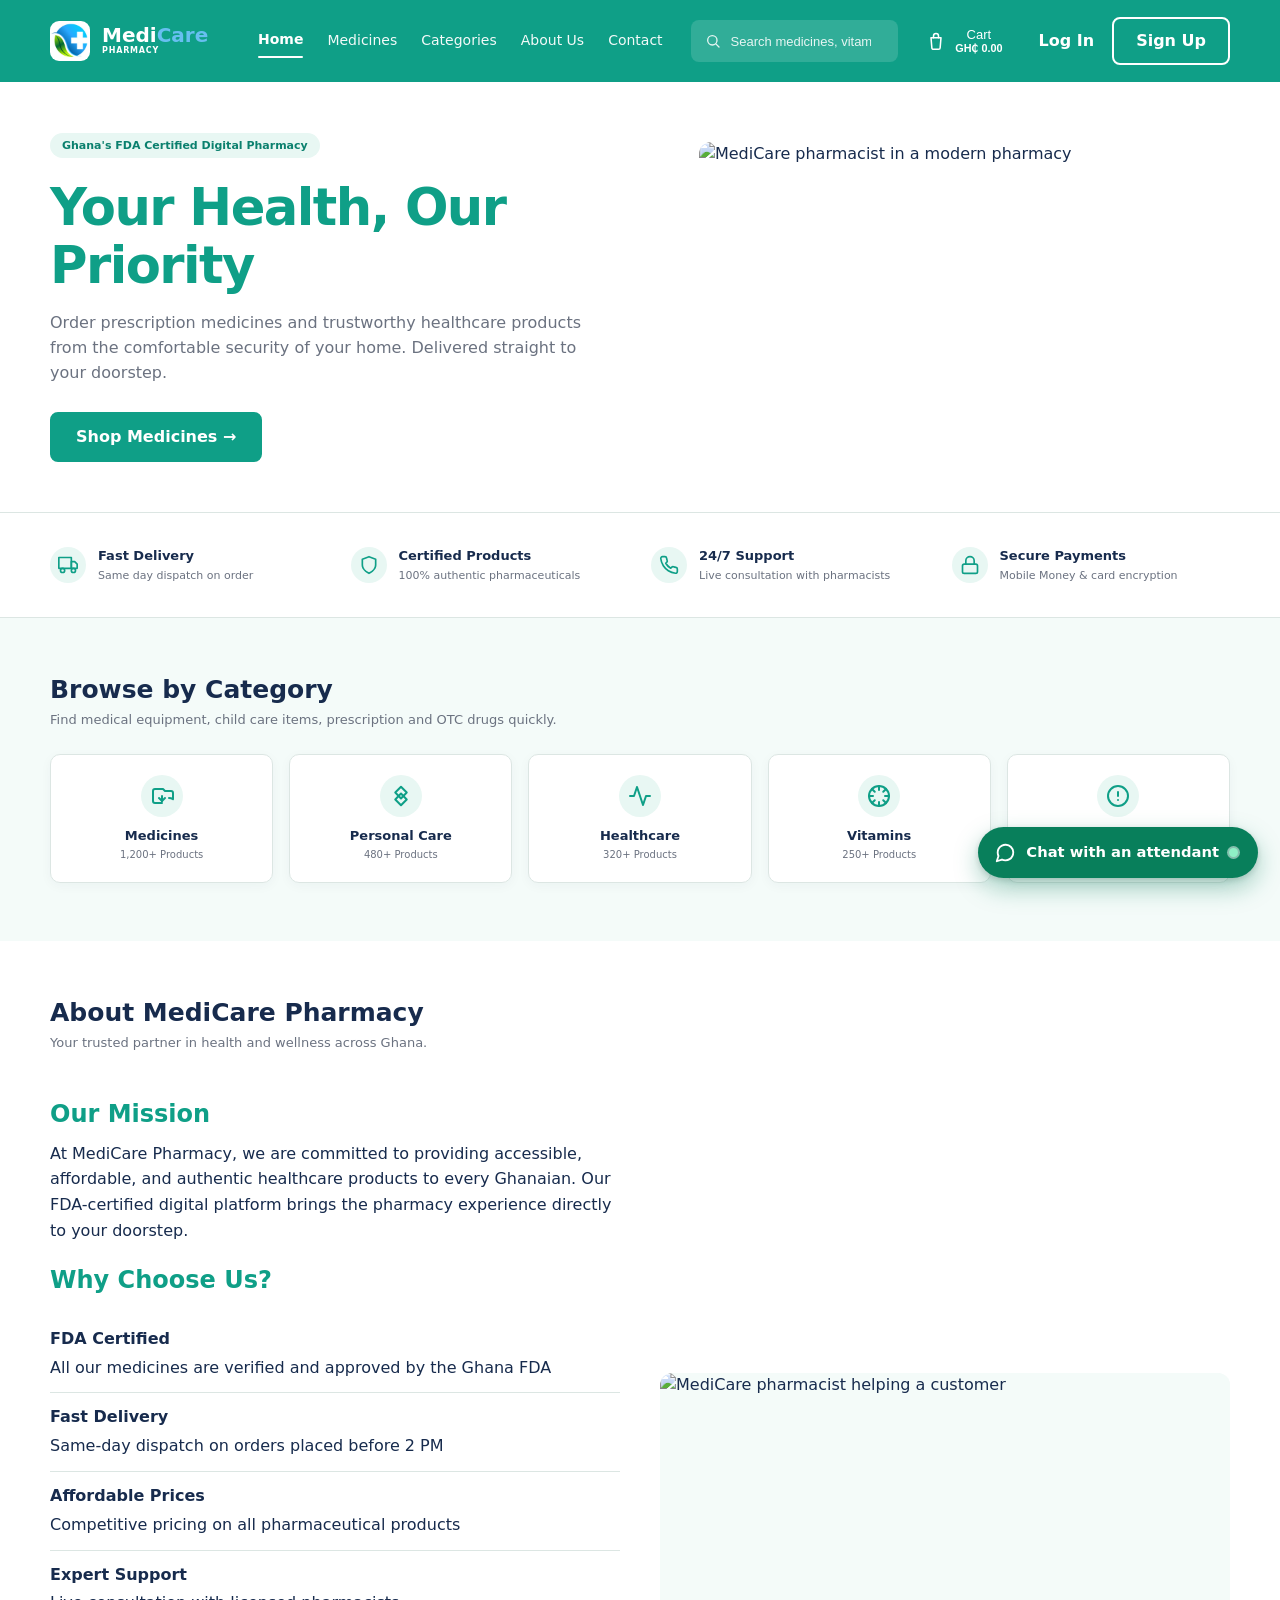
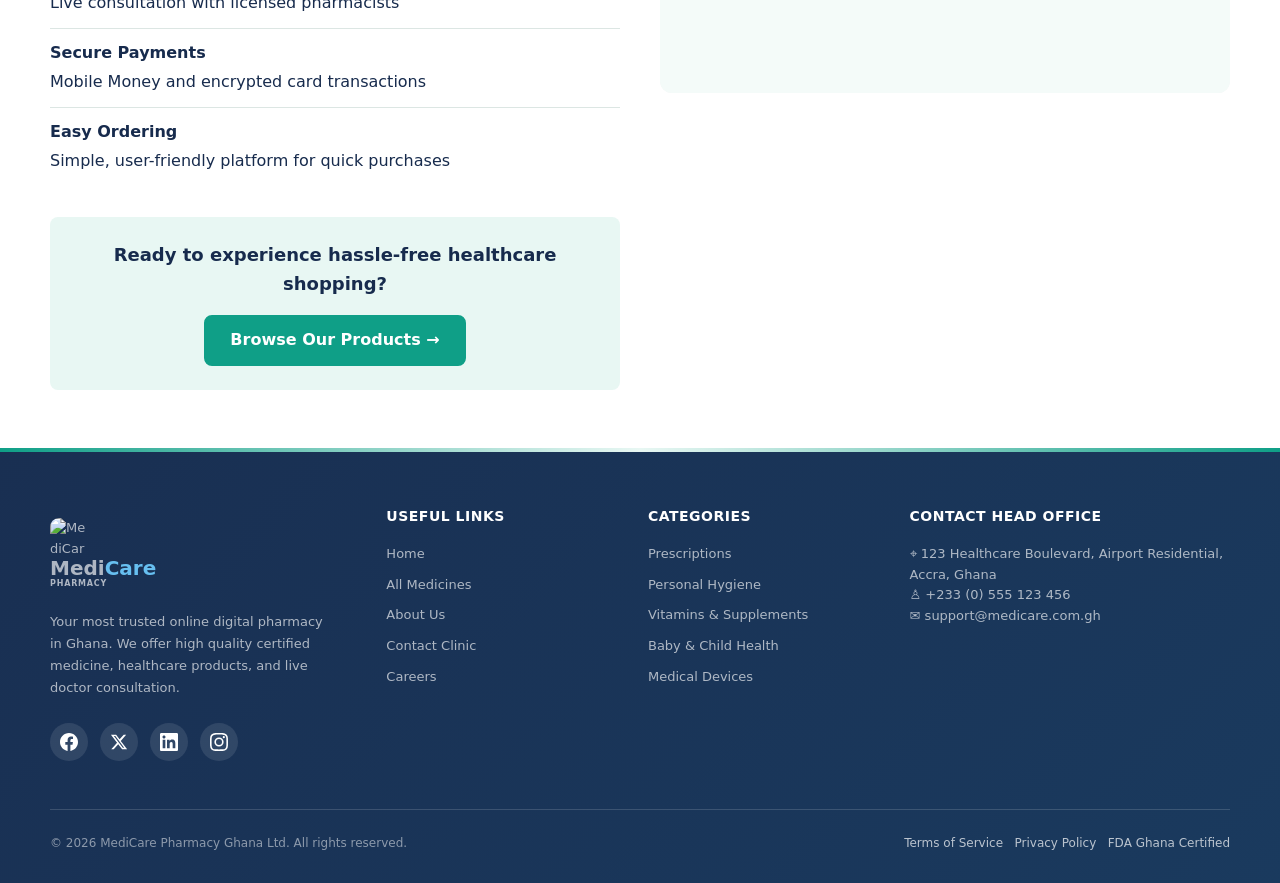
==== commit 5b938a01: "Update logo image source in index.html" ====
--- a/index.html
+++ b/index.html
@@ -70,7 +70,7 @@
 <body>
   <header class="site-header">
     <div class="container nav-shell">
-      <a class="brand" href="index.html" aria-label="MediCare Pharmacy home"><img src="images/logo.jpg" alt="MediCare Pharmacy Logo" class="brand-logo"><span><span class="brand-name">Medi<span>Care</span></span><small>PHARMACY</small></span></a>
+      <a class="brand" href="index.html" aria-label="MediCare Pharmacy home"><img src="logo.jpg" alt="MediCare Pharmacy Logo" class="brand-logo"><span><span class="brand-name">Medi<span>Care</span></span><small>PHARMACY</small></span></a>
       <nav class="main-nav" aria-label="Primary navigation"><a class="active" href="index.html">Home</a><a href="medicines.html">Medicines</a><a href="categories.html">Categories</a><a href="about.html">About Us</a><a href="#contact">Contact</a></nav>
       <label class="search-box" aria-label="Search medicines"><span aria-hidden="true"><svg class="icon-search" viewBox="0 0 24 24" width="16" height="16" fill="none" stroke="currentColor" stroke-width="2" stroke-linecap="round" stroke-linejoin="round" aria-hidden="true"><circle cx="11" cy="11" r="7"/><line x1="21" y1="21" x2="16.65" y2="16.65"/></svg></span><input id="searchInput" type="search" placeholder="Search medicines, vitamins..."></label>
       <button class="cart-chip" type="button" data-cart aria-label="Open cart"><svg class="icon-cart" viewBox="0 0 24 24" width="20" height="20" fill="none" stroke="currentColor" stroke-width="1.8" stroke-linecap="round" stroke-linejoin="round" aria-hidden="true"><path d="M6 8h12l-1 12a2 2 0 0 1-2 2H9a2 2 0 0 1-2-2L6 8Z"/><path d="M9 8V6a3 3 0 0 1 6 0v2"/></svg><span class="cart-count" data-cart-count hidden>0</span><span>Cart <small data-cart-total>GH₵ 0.00</small></span></button>
@@ -285,4 +285,4 @@
   </script>
 
 </body>
-</html>+</html>
--- a/styles.css
+++ b/styles.css
@@ -871,7 +871,8 @@
   .footer-grid { grid-template-columns: repeat(2, 1fr); }
 }
 @media (max-width: 560px) {
-  .cart-chip { display: none; }
+  .cart-chip { padding: 6px; gap: 6px; }
+  .cart-chip > span:not(.cart-count) { display: none; }
   .login-btn { margin-left: auto; }
   h1 { font-size: 38px; }
   .actions, .promo-shell, .chat-shell, .footer-bottom { flex-direction: column; align-items: stretch; }
@@ -2417,4 +2418,4 @@
 .chat-shell .btn[data-chat]:focus-visible {
   outline: 3px solid rgba(15, 159, 135, .35);
   outline-offset: 3px;
-}
+}
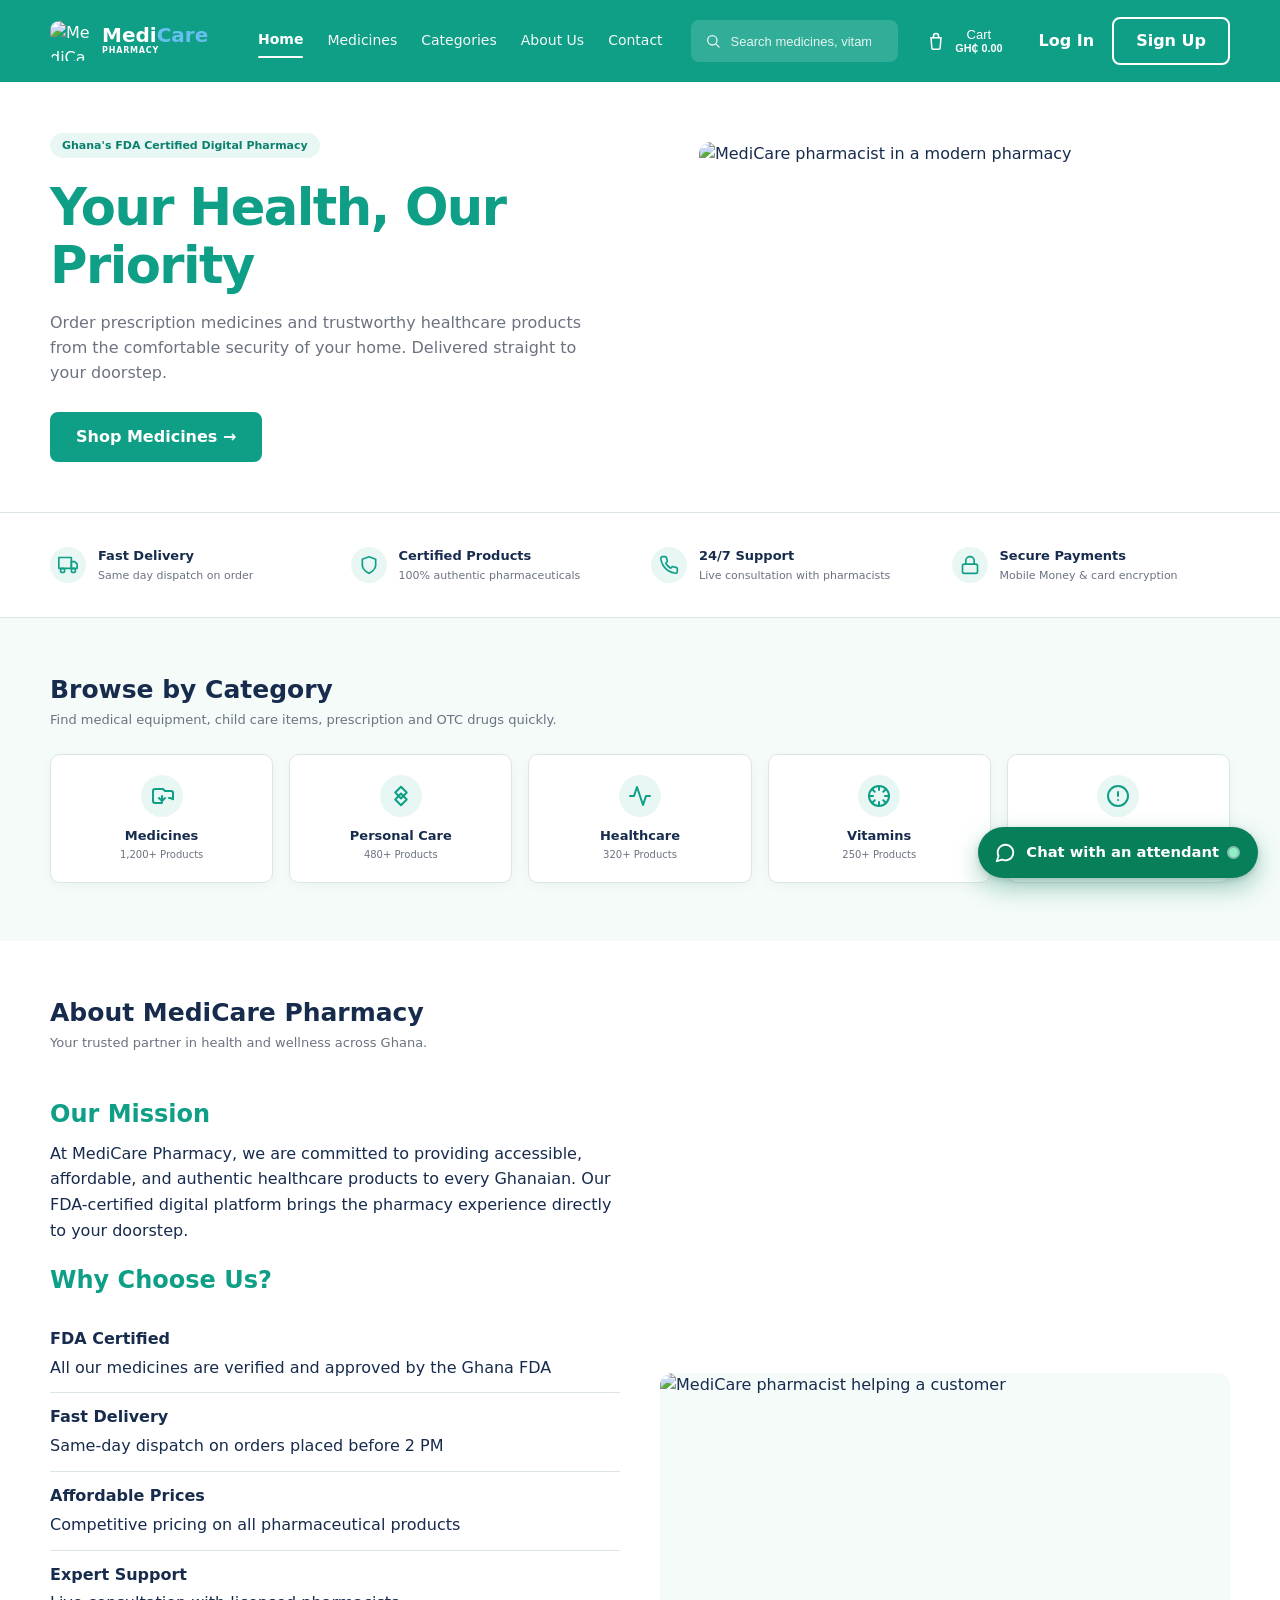
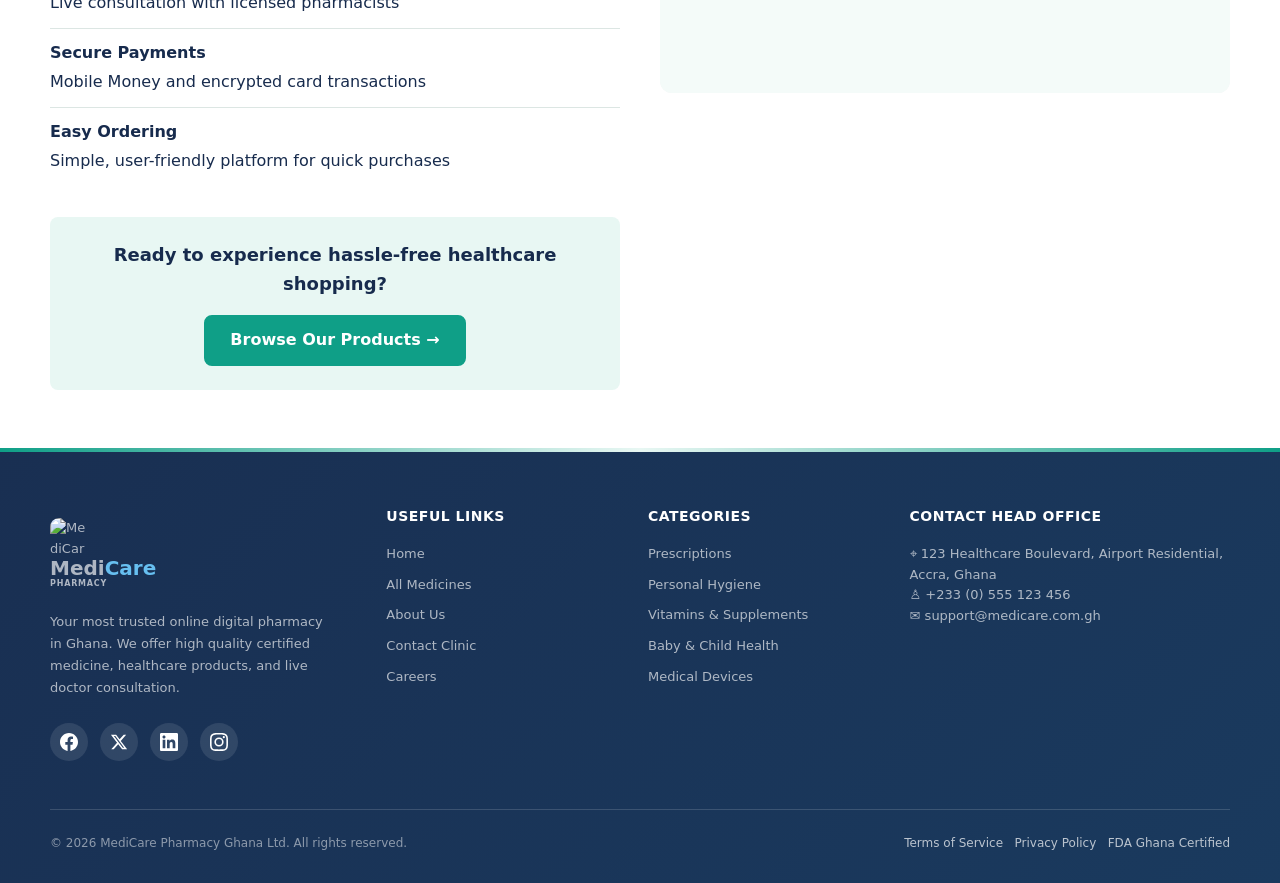
==== commit 2a686b40: "Update logo image path in index.html" ====
--- a/index.html
+++ b/index.html
@@ -70,7 +70,7 @@
 <body>
   <header class="site-header">
     <div class="container nav-shell">
-      <a class="brand" href="index.html" aria-label="MediCare Pharmacy home"><img src="logo.jpg" alt="MediCare Pharmacy Logo" class="brand-logo"><span><span class="brand-name">Medi<span>Care</span></span><small>PHARMACY</small></span></a>
+      <a class="brand" href="index.html" aria-label="MediCare Pharmacy home"><img src="images/logo.jpg" alt="MediCare Pharmacy Logo" class="brand-logo"><span><span class="brand-name">Medi<span>Care</span></span><small>PHARMACY</small></span></a>
       <nav class="main-nav" aria-label="Primary navigation"><a class="active" href="index.html">Home</a><a href="medicines.html">Medicines</a><a href="categories.html">Categories</a><a href="about.html">About Us</a><a href="#contact">Contact</a></nav>
       <label class="search-box" aria-label="Search medicines"><span aria-hidden="true"><svg class="icon-search" viewBox="0 0 24 24" width="16" height="16" fill="none" stroke="currentColor" stroke-width="2" stroke-linecap="round" stroke-linejoin="round" aria-hidden="true"><circle cx="11" cy="11" r="7"/><line x1="21" y1="21" x2="16.65" y2="16.65"/></svg></span><input id="searchInput" type="search" placeholder="Search medicines, vitamins..."></label>
       <button class="cart-chip" type="button" data-cart aria-label="Open cart"><svg class="icon-cart" viewBox="0 0 24 24" width="20" height="20" fill="none" stroke="currentColor" stroke-width="1.8" stroke-linecap="round" stroke-linejoin="round" aria-hidden="true"><path d="M6 8h12l-1 12a2 2 0 0 1-2 2H9a2 2 0 0 1-2-2L6 8Z"/><path d="M9 8V6a3 3 0 0 1 6 0v2"/></svg><span class="cart-count" data-cart-count hidden>0</span><span>Cart <small data-cart-total>GH₵ 0.00</small></span></button>
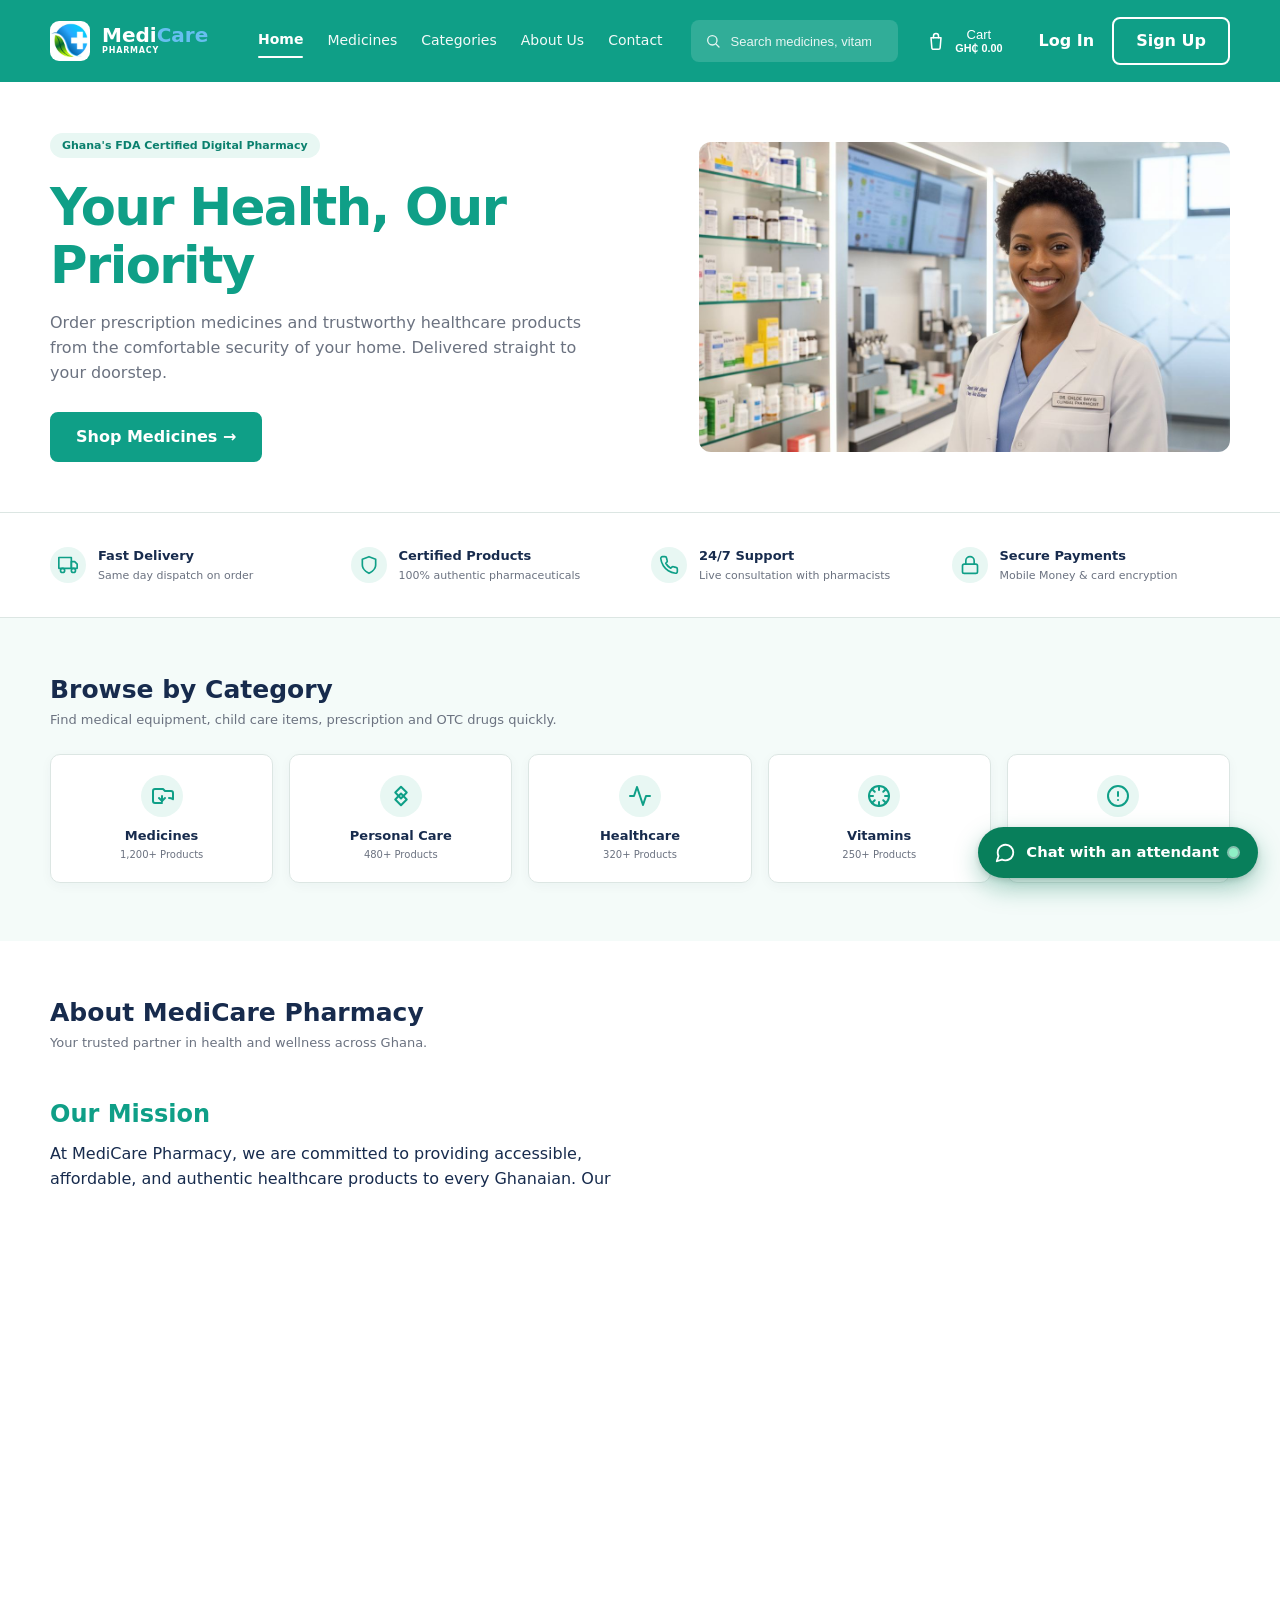
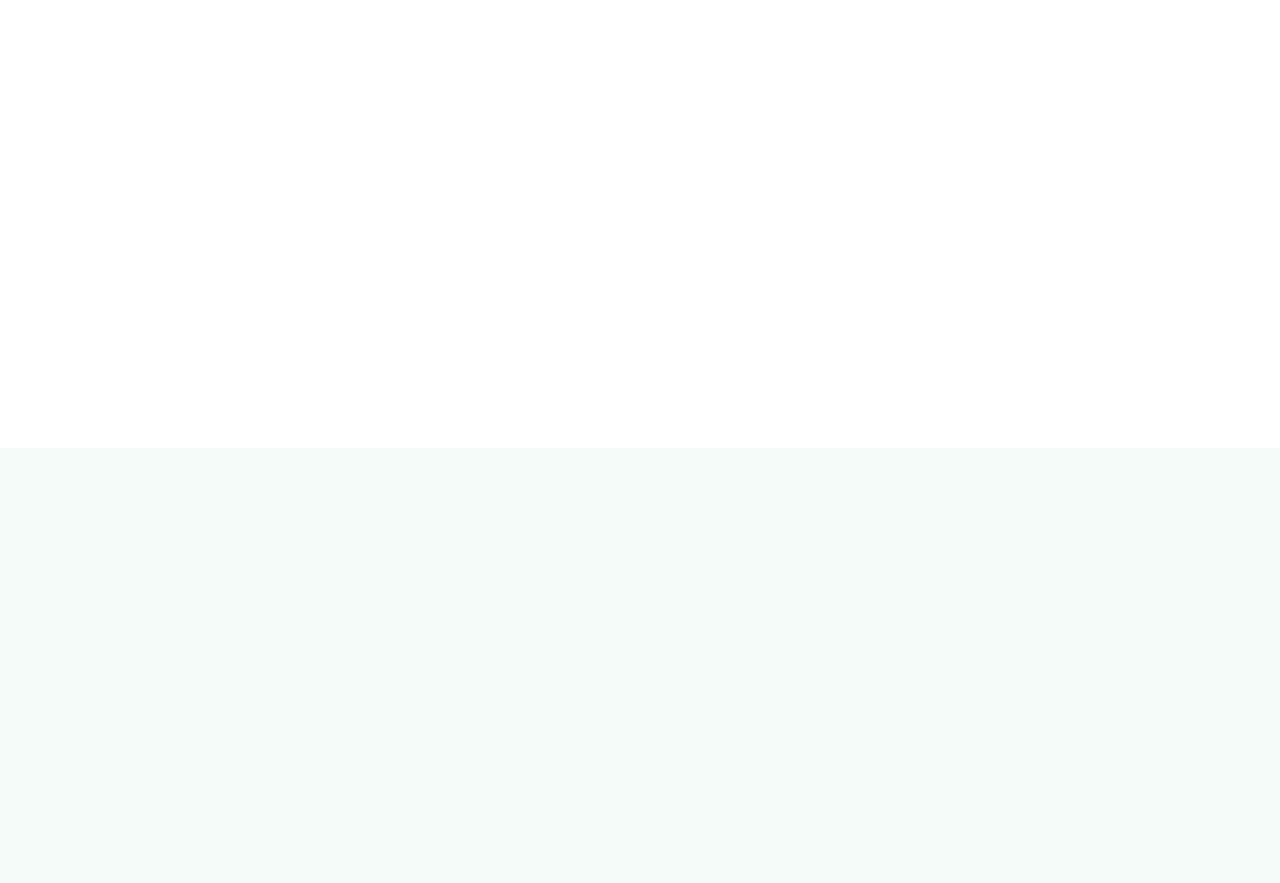
==== commit 339155c4: "Update index.html" ====
--- a/index.html
+++ b/index.html
@@ -70,7 +70,7 @@
 <body>
   <header class="site-header">
     <div class="container nav-shell">
-      <a class="brand" href="index.html" aria-label="MediCare Pharmacy home"><img src="images/logo.jpg" alt="MediCare Pharmacy Logo" class="brand-logo"><span><span class="brand-name">Medi<span>Care</span></span><small>PHARMACY</small></span></a>
+      <a class="brand" href="index.html" aria-label="MediCare Pharmacy home"><img src="logo.jpg" alt="MediCare Pharmacy Logo" class="brand-logo"><span><span class="brand-name">Medi<span>Care</span></span><small>PHARMACY</small></span></a>
       <nav class="main-nav" aria-label="Primary navigation"><a class="active" href="index.html">Home</a><a href="medicines.html">Medicines</a><a href="categories.html">Categories</a><a href="about.html">About Us</a><a href="#contact">Contact</a></nav>
       <label class="search-box" aria-label="Search medicines"><span aria-hidden="true"><svg class="icon-search" viewBox="0 0 24 24" width="16" height="16" fill="none" stroke="currentColor" stroke-width="2" stroke-linecap="round" stroke-linejoin="round" aria-hidden="true"><circle cx="11" cy="11" r="7"/><line x1="21" y1="21" x2="16.65" y2="16.65"/></svg></span><input id="searchInput" type="search" placeholder="Search medicines, vitamins..."></label>
       <button class="cart-chip" type="button" data-cart aria-label="Open cart"><svg class="icon-cart" viewBox="0 0 24 24" width="20" height="20" fill="none" stroke="currentColor" stroke-width="1.8" stroke-linecap="round" stroke-linejoin="round" aria-hidden="true"><path d="M6 8h12l-1 12a2 2 0 0 1-2 2H9a2 2 0 0 1-2-2L6 8Z"/><path d="M9 8V6a3 3 0 0 1 6 0v2"/></svg><span class="cart-count" data-cart-count hidden>0</span><span>Cart <small data-cart-total>GH₵ 0.00</small></span></button>
@@ -84,13 +84,13 @@
   </header>
 
   <main>
-    <section class="hero"><div class="container hero-shell"><div class="hero-copy"><span class="eyebrow">Ghana's FDA Certified Digital Pharmacy</span><h1>Your Health, <em>Our Priority</em></h1><p>Order prescription medicines and trustworthy healthcare products from the comfortable security of your home. Delivered straight to your doorstep.</p><div class="actions"><a class="btn btn-primary" href="medicines.html">Shop Medicines →</a></div></div><div class="hero-media"><img src="images/hero-pharmacist.jpg" alt="MediCare pharmacist in a modern pharmacy"></div></div></section>
+    <section class="hero"><div class="container hero-shell"><div class="hero-copy"><span class="eyebrow">Ghana's FDA Certified Digital Pharmacy</span><h1>Your Health, <em>Our Priority</em></h1><p>Order prescription medicines and trustworthy healthcare products from the comfortable security of your home. Delivered straight to your doorstep.</p><div class="actions"><a class="btn btn-primary" href="medicines.html">Shop Medicines →</a></div></div><div class="hero-media"><img src="hero-pharmacist.jpg" alt="MediCare pharmacist in a modern pharmacy"></div></div></section>
 
     <section class="trust-strip"><div class="container trust-grid"><div class="trust-item"><span class="icon-circle"><svg viewBox="0 0 24 24" width="20" height="20" fill="none" stroke="currentColor" stroke-width="2" stroke-linecap="round" stroke-linejoin="round"><rect x="1" y="3" width="15" height="13"></rect><polygon points="16 8 20 8 23 11 23 16 16 16 16 8"></polygon><circle cx="5.5" cy="18.5" r="2.5"></circle><circle cx="18.5" cy="18.5" r="2.5"></circle></svg></span><span><strong>Fast Delivery</strong><small>Same day dispatch on order</small></span></div><div class="trust-item"><span class="icon-circle"><svg viewBox="0 0 24 24" width="20" height="20" fill="none" stroke="currentColor" stroke-width="2" stroke-linecap="round" stroke-linejoin="round"><path d="M12 22s8-4 8-10V5l-8-3-8 3v7c0 6 8 10 8 10z"></path></svg></span><span><strong>Certified Products</strong><small>100% authentic pharmaceuticals</small></span></div><div class="trust-item"><span class="icon-circle"><svg viewBox="0 0 24 24" width="20" height="20" fill="none" stroke="currentColor" stroke-width="2" stroke-linecap="round" stroke-linejoin="round"><path d="M22 16.92v3a2 2 0 0 1-2.18 2 19.79 19.79 0 0 1-8.63-3.07 19.5 19.5 0 0 1-6-6 19.79 19.79 0 0 1-3.07-8.67A2 2 0 0 1 4.11 2h3a2 2 0 0 1 2 1.72 12.84 12.84 0 0 0 .7 2.81 2 2 0 0 1-.45 2.11L8.09 9.91a16 16 0 0 0 6 6l1.27-1.27a2 2 0 0 1 2.11-.45 12.84 12.84 0 0 0 2.81.7A2 2 0 0 1 22 16.92z"></path></svg></span><span><strong>24/7 Support</strong><small>Live consultation with pharmacists</small></span></div><div class="trust-item"><span class="icon-circle"><svg viewBox="0 0 24 24" width="20" height="20" fill="none" stroke="currentColor" stroke-width="2" stroke-linecap="round" stroke-linejoin="round"><rect x="3" y="11" width="18" height="11" rx="2" ry="2"></rect><path d="M7 11V7a5 5 0 0 1 10 0v4"></path></svg></span><span><strong>Secure Payments</strong><small>Mobile Money &amp; card encryption</small></span></div></div></section>
 
     <section class="section" id="categories"><div class="container"><div class="section-heading"><div><h2>Browse by Category</h2><p>Find medical equipment, child care items, prescription and OTC drugs quickly.</p></div></div><div class="category-grid"><a class="category-card" href="#products" data-category="medicines"><span class="icon-circle"><svg viewBox="0 0 24 24" width="24" height="24" fill="none" stroke="currentColor" stroke-width="2" stroke-linecap="round" stroke-linejoin="round"><path d="M19 14c1.49 0 2.883.41 4 1.12V9a2 2 0 0 0-2-2h-6l-2-2H5a2 2 0 0 0-2 2v10a2 2 0 0 0 2 2h7"></path><line x1="12" y1="12" x2="12" y2="17"></line><line x1="12" y1="17" x2="9" y2="14"></line><line x1="12" y1="17" x2="15" y2="14"></line></svg></span><h3>Medicines</h3><p>1,200+ Products</p></a><a class="category-card" href="#products" data-category="personal-care"><span class="icon-circle"><svg viewBox="0 0 24 24" width="24" height="24" fill="none" stroke="currentColor" stroke-width="2" stroke-linecap="round" stroke-linejoin="round"><path d="M12 2.69l5.74 5.88-5.74 5.88-5.74-5.88z"></path><path d="M12 21.31l5.74-5.88-5.74-5.88-5.74 5.88z"></path></svg></span><h3>Personal Care</h3><p>480+ Products</p></a><a class="category-card" href="#products" data-category="healthcare"><span class="icon-circle"><svg viewBox="0 0 24 24" width="24" height="24" fill="none" stroke="currentColor" stroke-width="2" stroke-linecap="round" stroke-linejoin="round"><path d="M22 12h-4l-3 9L9 3l-3 9H2"></path></svg></span><h3>Healthcare</h3><p>320+ Products</p></a><a class="category-card" href="#products" data-category="vitamins"><span class="icon-circle"><svg viewBox="0 0 24 24" width="24" height="24" fill="none" stroke="currentColor" stroke-width="2" stroke-linecap="round" stroke-linejoin="round"><circle cx="12" cy="12" r="10"></circle><path d="M12 2v4"></path><path d="M12 18v4"></path><path d="M4.93 4.93l2.83 2.83"></path><path d="M16.24 16.24l2.83 2.83"></path><path d="M2 12h4"></path><path d="M18 12h4"></path><path d="M4.93 19.07l2.83-2.83"></path><path d="M16.24 7.76l2.83-2.83"></path></svg></span><h3>Vitamins</h3><p>250+ Products</p></a><a class="category-card" href="#products" data-category="baby-care"><span class="icon-circle"><svg viewBox="0 0 24 24" width="24" height="24" fill="none" stroke="currentColor" stroke-width="2" stroke-linecap="round" stroke-linejoin="round"><circle cx="12" cy="12" r="10"></circle><path d="M12 8v4"></path><path d="M12 16h.01"></path></svg></span><h3>Baby Care</h3><p>180+ Products</p></a></div></div></section>
 
-    <section class="section section-white" id="about"><div class="container"><div class="section-heading"><div><h2>About MediCare Pharmacy</h2><p>Your trusted partner in health and wellness across Ghana.</p></div></div><div class="about-grid"><div class="about-content"><h3>Our Mission</h3><p>At MediCare Pharmacy, we are committed to providing accessible, affordable, and authentic healthcare products to every Ghanaian. Our FDA-certified digital platform brings the pharmacy experience directly to your doorstep.</p><h3>Why Choose Us?</h3><ul class="about-features"><li><strong> FDA Certified</strong>  All our medicines are verified and approved by the Ghana FDA</li><li><strong>Fast Delivery</strong>  Same-day dispatch on orders placed before 2 PM</li><li><strong> Affordable Prices</strong> Competitive pricing on all pharmaceutical products</li><li><strong> Expert Support</strong> Live consultation with licensed pharmacists</li><li><strong>Secure Payments</strong>  Mobile Money and encrypted card transactions</li><li><strong> Easy Ordering</strong>  Simple, user-friendly platform for quick purchases</li></ul><div class="cta-section"><p class="cta-text">Ready to experience hassle-free healthcare shopping?</p><a class="btn btn-primary" href="medicines.html">Browse Our Products →</a></div></div><div class="about-image"><img src="images/Amoako.jpg" alt="MediCare pharmacist helping a customer"></div></div></div></section>
+    <section class="section section-white" id="about"><div class="container"><div class="section-heading"><div><h2>About MediCare Pharmacy</h2><p>Your trusted partner in health and wellness across Ghana.</p></div></div><div class="about-grid"><div class="about-content"><h3>Our Mission</h3><p>At MediCare Pharmacy, we are committed to providing accessible, affordable, and authentic healthcare products to every Ghanaian. Our FDA-certified digital platform brings the pharmacy experience directly to your doorstep.</p><h3>Why Choose Us?</h3><ul class="about-features"><li><strong> FDA Certified</strong>  All our medicines are verified and approved by the Ghana FDA</li><li><strong>Fast Delivery</strong>  Same-day dispatch on orders placed before 2 PM</li><li><strong> Affordable Prices</strong> Competitive pricing on all pharmaceutical products</li><li><strong> Expert Support</strong> Live consultation with licensed pharmacists</li><li><strong>Secure Payments</strong>  Mobile Money and encrypted card transactions</li><li><strong> Easy Ordering</strong>  Simple, user-friendly platform for quick purchases</li></ul><div class="cta-section"><p class="cta-text">Ready to experience hassle-free healthcare shopping?</p><a class="btn btn-primary" href="medicines.html">Browse Our Products →</a></div></div><div class="about-image"><img src="Amoako.jpg" alt="MediCare pharmacist helping a customer"></div></div></div></section>
   </main>
 
   <footer class="site-footer" id="contact"><div class="container footer-grid"><div class="footer-brand"><a class="brand" href="index.html"><img src="images/logo.jpg" alt="MediCare Pharmacy Logo" class="brand-logo"><span><span class="brand-name">Medi<span>Care</span></span><small>PHARMACY</small></span></a><p>Your most trusted online digital pharmacy in Ghana. We offer high quality certified medicine, healthcare products, and live doctor consultation.</p><div class="socials"><a href="#" aria-label="Facebook" data-social="Facebook"><svg viewBox="0 0 24 24" width="18" height="18" fill="currentColor"><path d="M24 12.073c0-6.627-5.373-12-12-12s-12 5.373-12 12c0 5.99 4.388 10.954 10.125 11.854v-8.385H7.078v-3.47h3.047V9.43c0-3.007 1.792-4.669 4.533-4.669 1.312 0 2.686.235 2.686.235v2.953H15.83c-1.491 0-1.956.925-1.956 1.874v2.25h3.328l-.532 3.47h-2.796v8.385C19.612 23.027 24 18.062 24 12.073z"/></svg></a><a href="#" aria-label="Twitter" data-social="Twitter"><svg viewBox="0 0 24 24" width="18" height="18" fill="currentColor"><path d="M18.244 2.25h3.308l-7.227 8.26 8.502 11.24H16.17l-5.214-6.817L4.99 21.75H1.68l7.73-8.835L1.254 2.25H8.08l4.713 6.231zm-1.161 17.52h1.833L7.084 4.126H5.117z"/></svg></a><a href="#" aria-label="LinkedIn" data-social="LinkedIn"><svg viewBox="0 0 24 24" width="18" height="18" fill="currentColor"><path d="M20.447 20.452h-3.554v-5.569c0-1.328-.027-3.037-1.852-3.037-1.853 0-2.136 1.445-2.136 2.939v5.667H9.351V9h3.414v1.561h.046c.477-.9 1.637-1.85 3.37-1.85 3.601 0 4.267 2.37 4.267 5.455v6.286zM5.337 7.433c-1.144 0-2.063-.926-2.063-2.065 0-1.138.92-2.063 2.063-2.063 1.14 0 2.064.925 2.064 2.063 0 1.139-.925 2.065-2.064 2.065zm1.782 13.019H3.555V9h3.564v11.452zM22.225 0H1.771C.792 0 0 .774 0 1.729v20.542C0 23.227.792 24 1.771 24h20.451C23.2 24 24 23.227 24 22.271V1.729C24 .774 23.2 0 22.222 0h.003z"/></svg></a><a href="#" aria-label="Instagram" data-social="Instagram"><svg viewBox="0 0 24 24" width="18" height="18" fill="currentColor"><path d="M12 2.163c3.204 0 3.584.012 4.85.07 3.252.148 4.771 1.691 4.919 4.919.058 1.265.069 1.645.069 4.849 0 3.205-.012 3.584-.069 4.849-.149 3.225-1.664 4.771-4.919 4.919-1.266.058-1.644.07-4.85.07-3.204 0-3.584-.012-4.849-.07-3.26-.149-4.771-1.699-4.919-4.92-.058-1.265-.07-1.644-.07-4.849 0-3.204.013-3.583.07-4.849.149-3.227 1.664-4.771 4.919-4.919 1.266-.057 1.645-.069 4.849-.069zM12 0C8.741 0 8.333.014 7.053.072 2.695.272.273 2.69.073 7.052.014 8.333 0 8.741 0 12c0 3.259.014 3.668.072 4.948.2 4.358 2.618 6.78 6.98 6.98C8.333 23.986 8.741 24 12 24c3.259 0 3.668-.014 4.948-.072 4.354-.2 6.782-2.618 6.979-6.98.059-1.28.073-1.689.073-4.948 0-3.259-.014-3.667-.072-4.947-.196-4.354-2.617-6.78-6.979-6.98C15.668.014 15.259 0 12 0zm0 5.838a6.162 6.162 0 100 12.324 6.162 6.162 0 000-12.324zM12 16a4 4 0 110-8 4 4 0 010 8zm6.406-11.845a1.44 1.44 0 100 2.881 1.44 1.44 0 000-2.881z"/></svg></a></div></div><div><h3>Useful Links</h3><a href="index.html">Home</a><a href="#products">All Medicines</a><a href="about.html">About Us</a><a href="#contact">Contact Clinic</a><a href="careers.html">Careers</a></div><div><h3>Categories</h3><a href="#categories">Prescriptions</a><a href="#categories">Personal Hygiene</a><a href="#categories">Vitamins &amp; Supplements</a><a href="#categories">Baby &amp; Child Health</a><a href="#categories">Medical Devices</a></div><div><h3>Contact Head Office</h3><p>⌖ 123 Healthcare Boulevard, Airport Residential, Accra, Ghana</p><p>♙ +233 (0) 555 123 456</p><p>✉ support@medicare.com.gh</p></div></div><div class="container footer-bottom"><span>© 2026 MediCare Pharmacy Ghana Ltd. All rights reserved.</span><span><a href="terms.html">Terms of Service</a> &nbsp; <a href="privacy.html">Privacy Policy</a> &nbsp; <a href="about.html#fda">FDA Ghana Certified</a></span></div></footer>
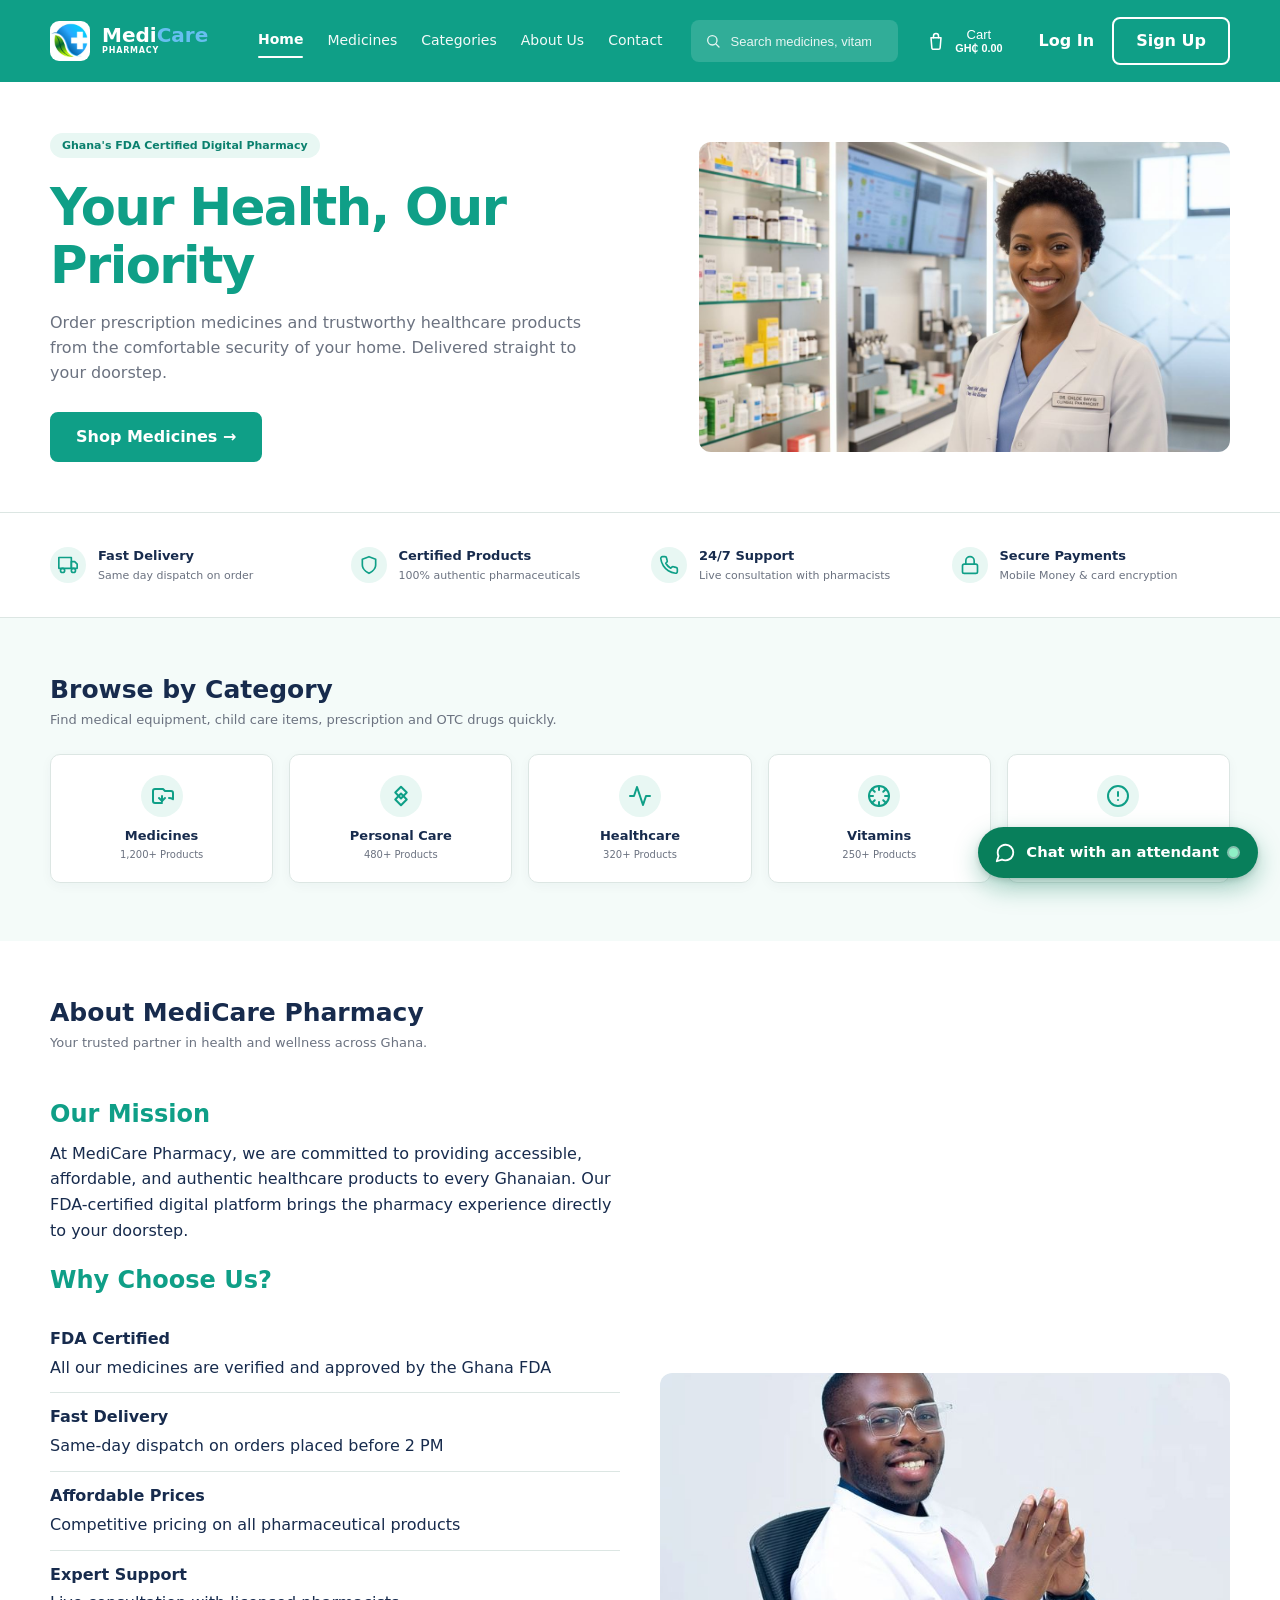
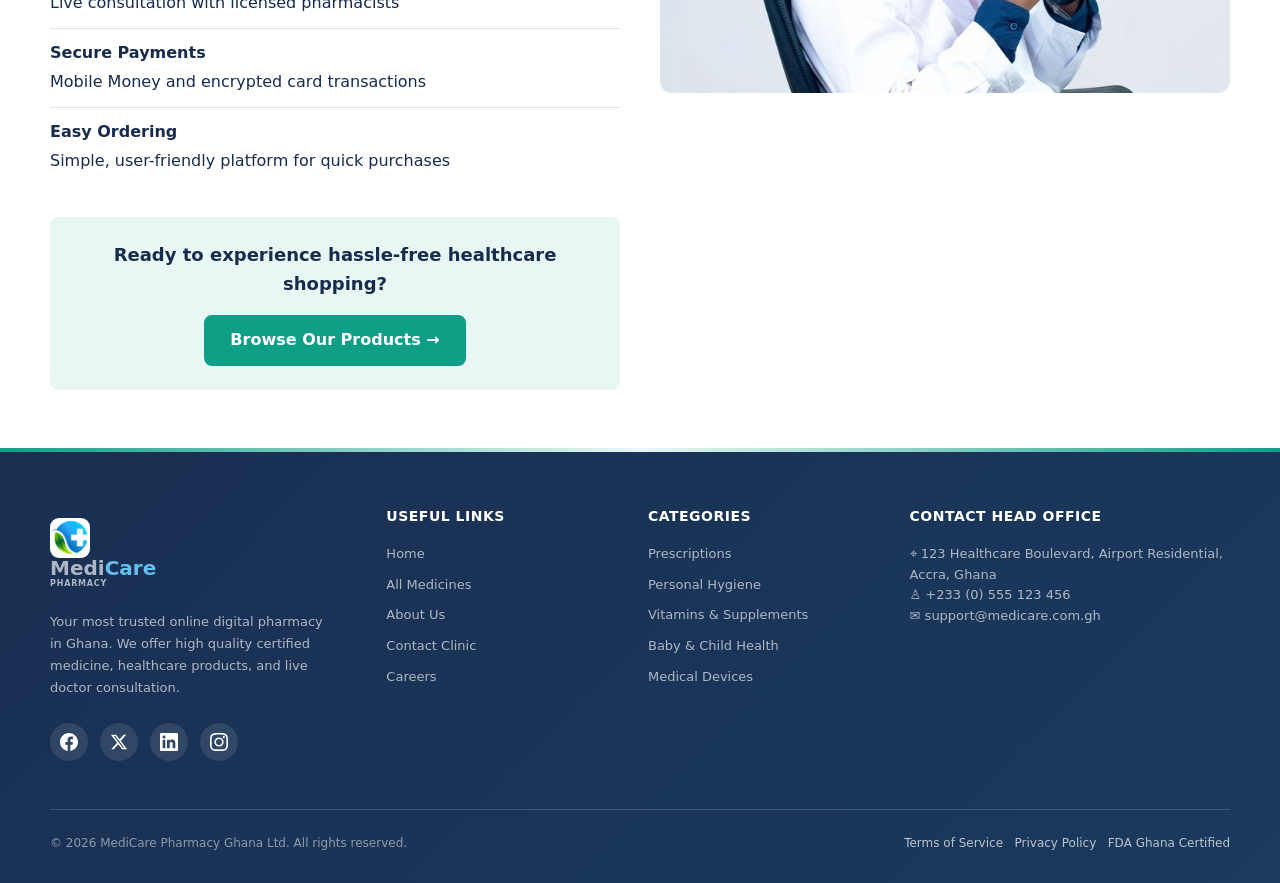
==== commit 38ea11b8: "Update footer section and add modal overlay" ====
--- a/index.html
+++ b/index.html
@@ -93,7 +93,7 @@
     <section class="section section-white" id="about"><div class="container"><div class="section-heading"><div><h2>About MediCare Pharmacy</h2><p>Your trusted partner in health and wellness across Ghana.</p></div></div><div class="about-grid"><div class="about-content"><h3>Our Mission</h3><p>At MediCare Pharmacy, we are committed to providing accessible, affordable, and authentic healthcare products to every Ghanaian. Our FDA-certified digital platform brings the pharmacy experience directly to your doorstep.</p><h3>Why Choose Us?</h3><ul class="about-features"><li><strong> FDA Certified</strong>  All our medicines are verified and approved by the Ghana FDA</li><li><strong>Fast Delivery</strong>  Same-day dispatch on orders placed before 2 PM</li><li><strong> Affordable Prices</strong> Competitive pricing on all pharmaceutical products</li><li><strong> Expert Support</strong> Live consultation with licensed pharmacists</li><li><strong>Secure Payments</strong>  Mobile Money and encrypted card transactions</li><li><strong> Easy Ordering</strong>  Simple, user-friendly platform for quick purchases</li></ul><div class="cta-section"><p class="cta-text">Ready to experience hassle-free healthcare shopping?</p><a class="btn btn-primary" href="medicines.html">Browse Our Products →</a></div></div><div class="about-image"><img src="Amoako.jpg" alt="MediCare pharmacist helping a customer"></div></div></div></section>
   </main>
 
-  <footer class="site-footer" id="contact"><div class="container footer-grid"><div class="footer-brand"><a class="brand" href="index.html"><img src="images/logo.jpg" alt="MediCare Pharmacy Logo" class="brand-logo"><span><span class="brand-name">Medi<span>Care</span></span><small>PHARMACY</small></span></a><p>Your most trusted online digital pharmacy in Ghana. We offer high quality certified medicine, healthcare products, and live doctor consultation.</p><div class="socials"><a href="#" aria-label="Facebook" data-social="Facebook"><svg viewBox="0 0 24 24" width="18" height="18" fill="currentColor"><path d="M24 12.073c0-6.627-5.373-12-12-12s-12 5.373-12 12c0 5.99 4.388 10.954 10.125 11.854v-8.385H7.078v-3.47h3.047V9.43c0-3.007 1.792-4.669 4.533-4.669 1.312 0 2.686.235 2.686.235v2.953H15.83c-1.491 0-1.956.925-1.956 1.874v2.25h3.328l-.532 3.47h-2.796v8.385C19.612 23.027 24 18.062 24 12.073z"/></svg></a><a href="#" aria-label="Twitter" data-social="Twitter"><svg viewBox="0 0 24 24" width="18" height="18" fill="currentColor"><path d="M18.244 2.25h3.308l-7.227 8.26 8.502 11.24H16.17l-5.214-6.817L4.99 21.75H1.68l7.73-8.835L1.254 2.25H8.08l4.713 6.231zm-1.161 17.52h1.833L7.084 4.126H5.117z"/></svg></a><a href="#" aria-label="LinkedIn" data-social="LinkedIn"><svg viewBox="0 0 24 24" width="18" height="18" fill="currentColor"><path d="M20.447 20.452h-3.554v-5.569c0-1.328-.027-3.037-1.852-3.037-1.853 0-2.136 1.445-2.136 2.939v5.667H9.351V9h3.414v1.561h.046c.477-.9 1.637-1.85 3.37-1.85 3.601 0 4.267 2.37 4.267 5.455v6.286zM5.337 7.433c-1.144 0-2.063-.926-2.063-2.065 0-1.138.92-2.063 2.063-2.063 1.14 0 2.064.925 2.064 2.063 0 1.139-.925 2.065-2.064 2.065zm1.782 13.019H3.555V9h3.564v11.452zM22.225 0H1.771C.792 0 0 .774 0 1.729v20.542C0 23.227.792 24 1.771 24h20.451C23.2 24 24 23.227 24 22.271V1.729C24 .774 23.2 0 22.222 0h.003z"/></svg></a><a href="#" aria-label="Instagram" data-social="Instagram"><svg viewBox="0 0 24 24" width="18" height="18" fill="currentColor"><path d="M12 2.163c3.204 0 3.584.012 4.85.07 3.252.148 4.771 1.691 4.919 4.919.058 1.265.069 1.645.069 4.849 0 3.205-.012 3.584-.069 4.849-.149 3.225-1.664 4.771-4.919 4.919-1.266.058-1.644.07-4.85.07-3.204 0-3.584-.012-4.849-.07-3.26-.149-4.771-1.699-4.919-4.92-.058-1.265-.07-1.644-.07-4.849 0-3.204.013-3.583.07-4.849.149-3.227 1.664-4.771 4.919-4.919 1.266-.057 1.645-.069 4.849-.069zM12 0C8.741 0 8.333.014 7.053.072 2.695.272.273 2.69.073 7.052.014 8.333 0 8.741 0 12c0 3.259.014 3.668.072 4.948.2 4.358 2.618 6.78 6.98 6.98C8.333 23.986 8.741 24 12 24c3.259 0 3.668-.014 4.948-.072 4.354-.2 6.782-2.618 6.979-6.98.059-1.28.073-1.689.073-4.948 0-3.259-.014-3.667-.072-4.947-.196-4.354-2.617-6.78-6.979-6.98C15.668.014 15.259 0 12 0zm0 5.838a6.162 6.162 0 100 12.324 6.162 6.162 0 000-12.324zM12 16a4 4 0 110-8 4 4 0 010 8zm6.406-11.845a1.44 1.44 0 100 2.881 1.44 1.44 0 000-2.881z"/></svg></a></div></div><div><h3>Useful Links</h3><a href="index.html">Home</a><a href="#products">All Medicines</a><a href="about.html">About Us</a><a href="#contact">Contact Clinic</a><a href="careers.html">Careers</a></div><div><h3>Categories</h3><a href="#categories">Prescriptions</a><a href="#categories">Personal Hygiene</a><a href="#categories">Vitamins &amp; Supplements</a><a href="#categories">Baby &amp; Child Health</a><a href="#categories">Medical Devices</a></div><div><h3>Contact Head Office</h3><p>⌖ 123 Healthcare Boulevard, Airport Residential, Accra, Ghana</p><p>♙ +233 (0) 555 123 456</p><p>✉ support@medicare.com.gh</p></div></div><div class="container footer-bottom"><span>© 2026 MediCare Pharmacy Ghana Ltd. All rights reserved.</span><span><a href="terms.html">Terms of Service</a> &nbsp; <a href="privacy.html">Privacy Policy</a> &nbsp; <a href="about.html#fda">FDA Ghana Certified</a></span></div></footer>
+  <footer class="site-footer" id="contact"><div class="container footer-grid"><div class="footer-brand"><a class="brand" href="index.html"><img src="logo.jpg" alt="MediCare Pharmacy Logo" class="brand-logo"><span><span class="brand-name">Medi<span>Care</span></span><small>PHARMACY</small></span></a><p>Your most trusted online digital pharmacy in Ghana. We offer high quality certified medicine, healthcare products, and live doctor consultation.</p><div class="socials"><a href="#" aria-label="Facebook" data-social="Facebook"><svg viewBox="0 0 24 24" width="18" height="18" fill="currentColor"><path d="M24 12.073c0-6.627-5.373-12-12-12s-12 5.373-12 12c0 5.99 4.388 10.954 10.125 11.854v-8.385H7.078v-3.47h3.047V9.43c0-3.007 1.792-4.669 4.533-4.669 1.312 0 2.686.235 2.686.235v2.953H15.83c-1.491 0-1.956.925-1.956 1.874v2.25h3.328l-.532 3.47h-2.796v8.385C19.612 23.027 24 18.062 24 12.073z"/></svg></a><a href="#" aria-label="Twitter" data-social="Twitter"><svg viewBox="0 0 24 24" width="18" height="18" fill="currentColor"><path d="M18.244 2.25h3.308l-7.227 8.26 8.502 11.24H16.17l-5.214-6.817L4.99 21.75H1.68l7.73-8.835L1.254 2.25H8.08l4.713 6.231zm-1.161 17.52h1.833L7.084 4.126H5.117z"/></svg></a><a href="#" aria-label="LinkedIn" data-social="LinkedIn"><svg viewBox="0 0 24 24" width="18" height="18" fill="currentColor"><path d="M20.447 20.452h-3.554v-5.569c0-1.328-.027-3.037-1.852-3.037-1.853 0-2.136 1.445-2.136 2.939v5.667H9.351V9h3.414v1.561h.046c.477-.9 1.637-1.85 3.37-1.85 3.601 0 4.267 2.37 4.267 5.455v6.286zM5.337 7.433c-1.144 0-2.063-.926-2.063-2.065 0-1.138.92-2.063 2.063-2.063 1.14 0 2.064.925 2.064 2.063 0 1.139-.925 2.065-2.064 2.065zm1.782 13.019H3.555V9h3.564v11.452zM22.225 0H1.771C.792 0 0 .774 0 1.729v20.542C0 23.227.792 24 1.771 24h20.451C23.2 24 24 23.227 24 22.271V1.729C24 .774 23.2 0 22.222 0h.003z"/></svg></a><a href="#" aria-label="Instagram" data-social="Instagram"><svg viewBox="0 0 24 24" width="18" height="18" fill="currentColor"><path d="M12 2.163c3.204 0 3.584.012 4.85.07 3.252.148 4.771 1.691 4.919 4.919.058 1.265.069 1.645.069 4.849 0 3.205-.012 3.584-.069 4.849-.149 3.225-1.664 4.771-4.919 4.919-1.266.058-1.644.07-4.85.07-3.204 0-3.584-.012-4.849-.07-3.26-.149-4.771-1.699-4.919-4.92-.058-1.265-.07-1.644-.07-4.849 0-3.204.013-3.583.07-4.849.149-3.227 1.664-4.771 4.919-4.919 1.266-.057 1.645-.069 4.849-.069zM12 0C8.741 0 8.333.014 7.053.072 2.695.272.273 2.69.073 7.052.014 8.333 0 8.741 0 12c0 3.259.014 3.668.072 4.948.2 4.358 2.618 6.78 6.98 6.98C8.333 23.986 8.741 24 12 24c3.259 0 3.668-.014 4.948-.072 4.354-.2 6.782-2.618 6.979-6.98.059-1.28.073-1.689.073-4.948 0-3.259-.014-3.667-.072-4.947-.196-4.354-2.617-6.78-6.979-6.98C15.668.014 15.259 0 12 0zm0 5.838a6.162 6.162 0 100 12.324 6.162 6.162 0 000-12.324zM12 16a4 4 0 110-8 4 4 0 010 8zm6.406-11.845a1.44 1.44 0 100 2.881 1.44 1.44 0 000-2.881z"/></svg></a></div></div><div><h3>Useful Links</h3><a href="index.html">Home</a><a href="#products">All Medicines</a><a href="about.html">About Us</a><a href="#contact">Contact Clinic</a><a href="careers.html">Careers</a></div><div><h3>Categories</h3><a href="#categories">Prescriptions</a><a href="#categories">Personal Hygiene</a><a href="#categories">Vitamins &amp; Supplements</a><a href="#categories">Baby &amp; Child Health</a><a href="#categories">Medical Devices</a></div><div><h3>Contact Head Office</h3><p>⌖ 123 Healthcare Boulevard, Airport Residential, Accra, Ghana</p><p>♙ +233 (0) 555 123 456</p><p>✉ support@medicare.com.gh</p></div></div><div class="container footer-bottom"><span>© 2026 MediCare Pharmacy Ghana Ltd. All rights reserved.</span><span><a href="terms.html">Terms of Service</a> &nbsp; <a href="privacy.html">Privacy Policy</a> &nbsp; <a href="about.html#fda">FDA Ghana Certified</a></span></div></footer>
 
   <div class="modal-overlay" id="authModal" hidden>
     <div class="modal" role="dialog" aria-modal="true" aria-labelledby="authModalTitle">
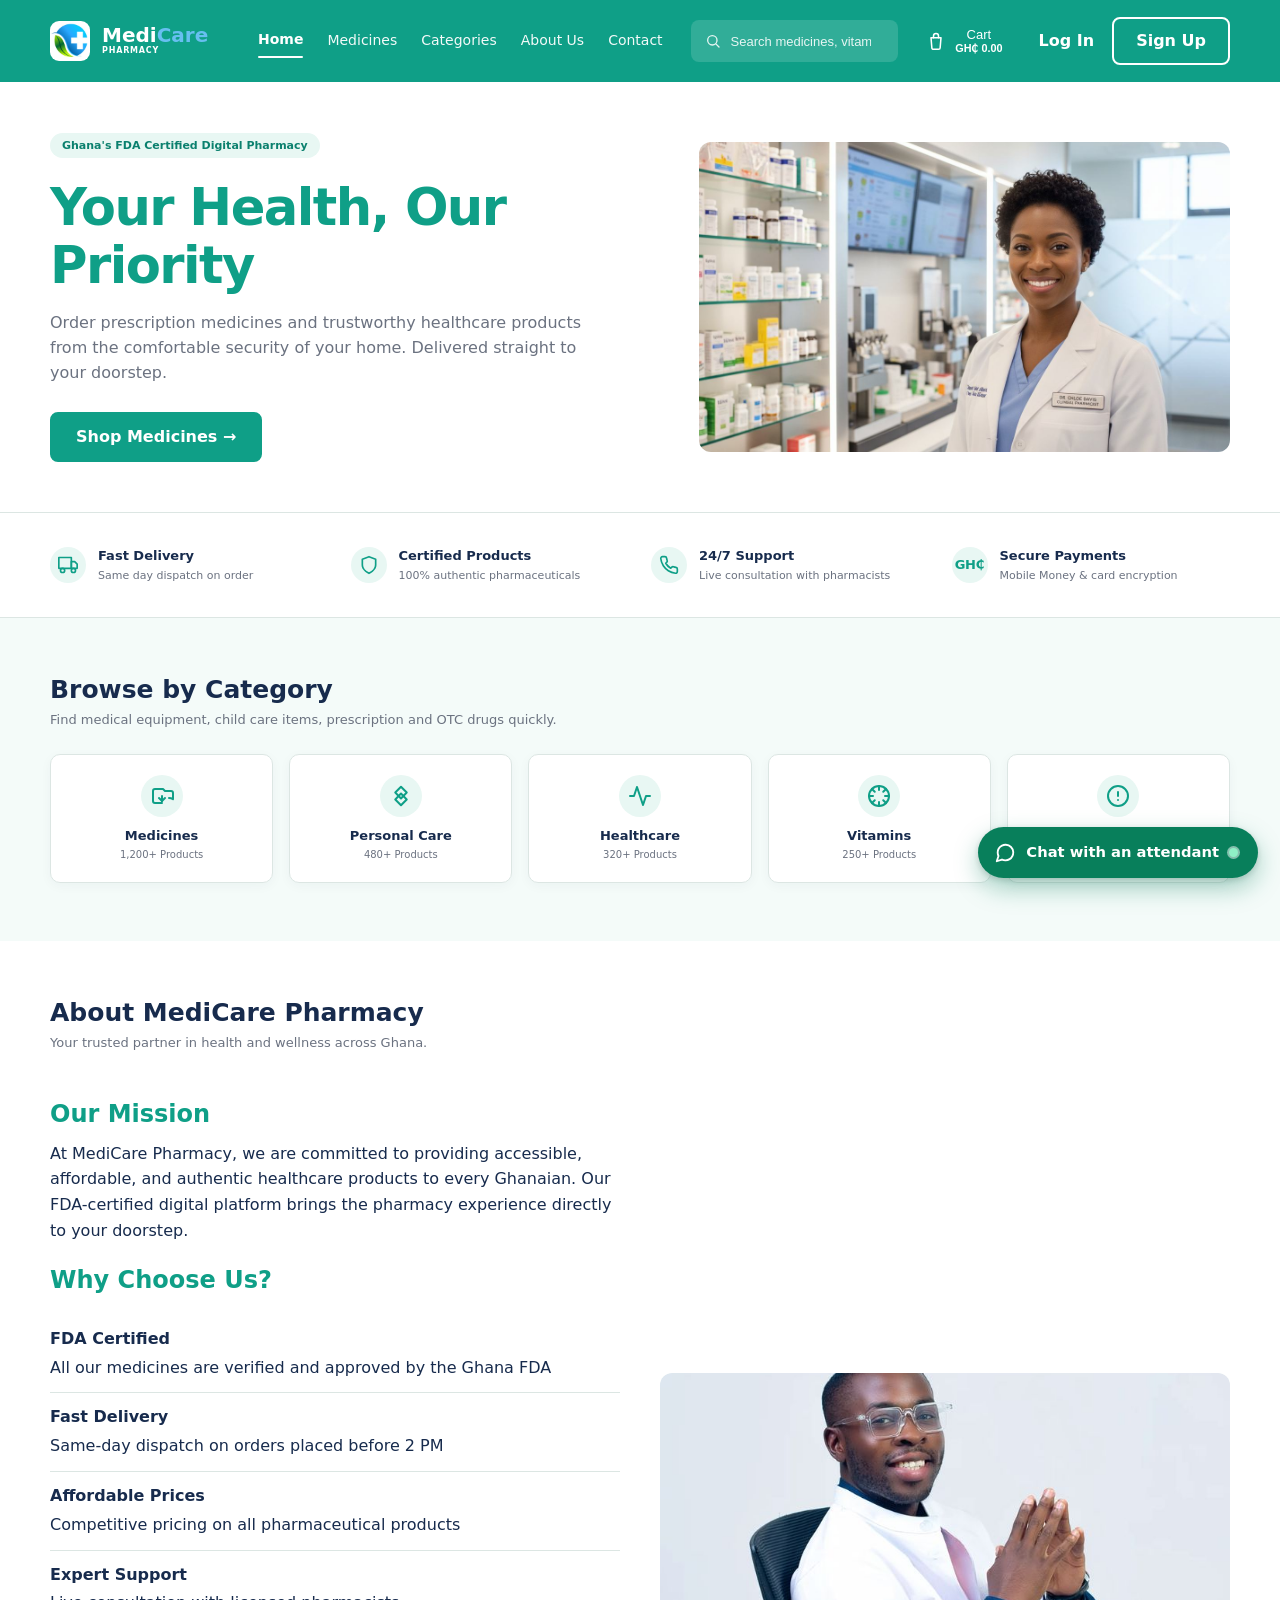
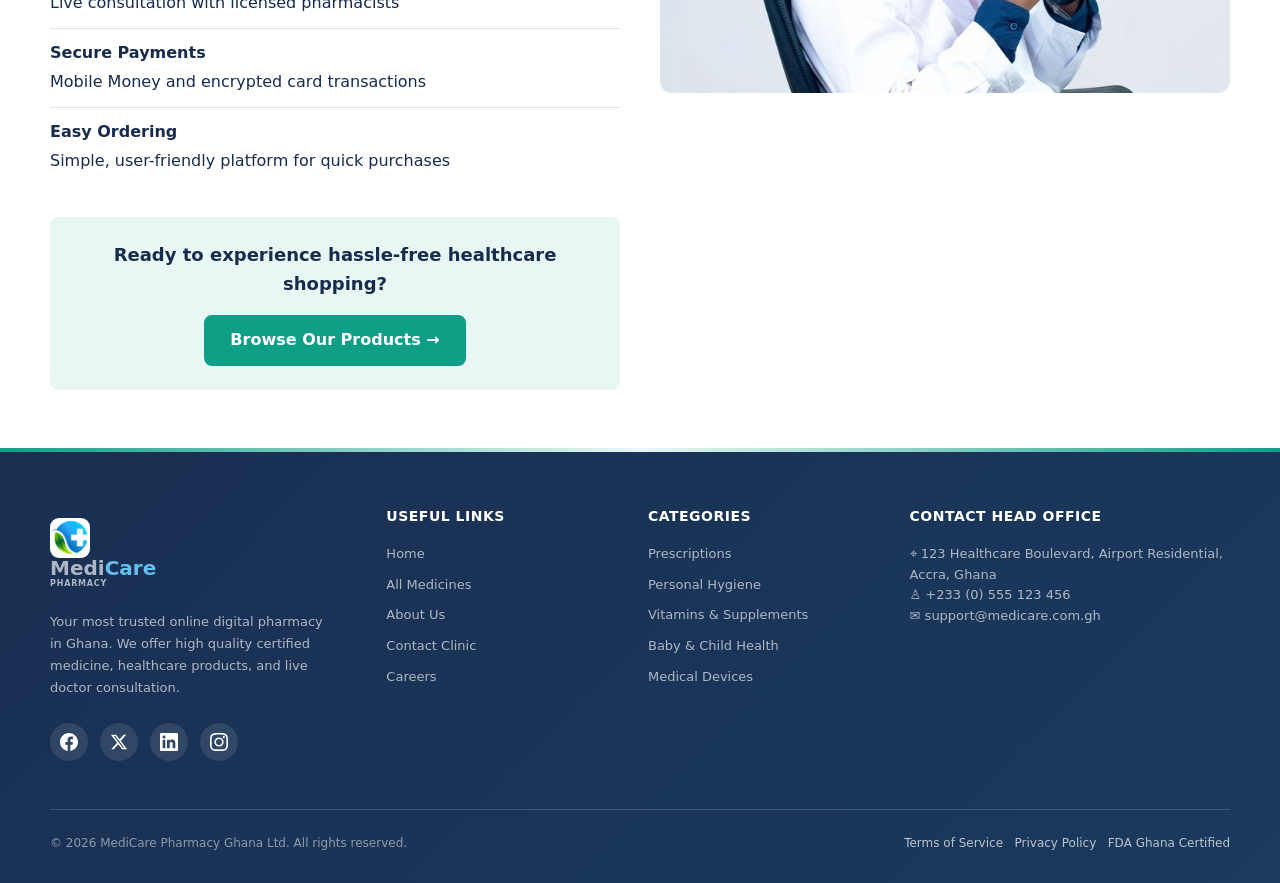
==== commit 3b99174a: "Replace secure payments icon with cedi mark" ====
--- a/index.html
+++ b/index.html
@@ -86,7 +86,7 @@
   <main>
     <section class="hero"><div class="container hero-shell"><div class="hero-copy"><span class="eyebrow">Ghana's FDA Certified Digital Pharmacy</span><h1>Your Health, <em>Our Priority</em></h1><p>Order prescription medicines and trustworthy healthcare products from the comfortable security of your home. Delivered straight to your doorstep.</p><div class="actions"><a class="btn btn-primary" href="medicines.html">Shop Medicines →</a></div></div><div class="hero-media"><img src="hero-pharmacist.jpg" alt="MediCare pharmacist in a modern pharmacy"></div></div></section>
 
-    <section class="trust-strip"><div class="container trust-grid"><div class="trust-item"><span class="icon-circle"><svg viewBox="0 0 24 24" width="20" height="20" fill="none" stroke="currentColor" stroke-width="2" stroke-linecap="round" stroke-linejoin="round"><rect x="1" y="3" width="15" height="13"></rect><polygon points="16 8 20 8 23 11 23 16 16 16 16 8"></polygon><circle cx="5.5" cy="18.5" r="2.5"></circle><circle cx="18.5" cy="18.5" r="2.5"></circle></svg></span><span><strong>Fast Delivery</strong><small>Same day dispatch on order</small></span></div><div class="trust-item"><span class="icon-circle"><svg viewBox="0 0 24 24" width="20" height="20" fill="none" stroke="currentColor" stroke-width="2" stroke-linecap="round" stroke-linejoin="round"><path d="M12 22s8-4 8-10V5l-8-3-8 3v7c0 6 8 10 8 10z"></path></svg></span><span><strong>Certified Products</strong><small>100% authentic pharmaceuticals</small></span></div><div class="trust-item"><span class="icon-circle"><svg viewBox="0 0 24 24" width="20" height="20" fill="none" stroke="currentColor" stroke-width="2" stroke-linecap="round" stroke-linejoin="round"><path d="M22 16.92v3a2 2 0 0 1-2.18 2 19.79 19.79 0 0 1-8.63-3.07 19.5 19.5 0 0 1-6-6 19.79 19.79 0 0 1-3.07-8.67A2 2 0 0 1 4.11 2h3a2 2 0 0 1 2 1.72 12.84 12.84 0 0 0 .7 2.81 2 2 0 0 1-.45 2.11L8.09 9.91a16 16 0 0 0 6 6l1.27-1.27a2 2 0 0 1 2.11-.45 12.84 12.84 0 0 0 2.81.7A2 2 0 0 1 22 16.92z"></path></svg></span><span><strong>24/7 Support</strong><small>Live consultation with pharmacists</small></span></div><div class="trust-item"><span class="icon-circle"><svg viewBox="0 0 24 24" width="20" height="20" fill="none" stroke="currentColor" stroke-width="2" stroke-linecap="round" stroke-linejoin="round"><rect x="3" y="11" width="18" height="11" rx="2" ry="2"></rect><path d="M7 11V7a5 5 0 0 1 10 0v4"></path></svg></span><span><strong>Secure Payments</strong><small>Mobile Money &amp; card encryption</small></span></div></div></section>
+    <section class="trust-strip"><div class="container trust-grid"><div class="trust-item"><span class="icon-circle"><svg viewBox="0 0 24 24" width="20" height="20" fill="none" stroke="currentColor" stroke-width="2" stroke-linecap="round" stroke-linejoin="round"><rect x="1" y="3" width="15" height="13"></rect><polygon points="16 8 20 8 23 11 23 16 16 16 16 8"></polygon><circle cx="5.5" cy="18.5" r="2.5"></circle><circle cx="18.5" cy="18.5" r="2.5"></circle></svg></span><span><strong>Fast Delivery</strong><small>Same day dispatch on order</small></span></div><div class="trust-item"><span class="icon-circle"><svg viewBox="0 0 24 24" width="20" height="20" fill="none" stroke="currentColor" stroke-width="2" stroke-linecap="round" stroke-linejoin="round"><path d="M12 22s8-4 8-10V5l-8-3-8 3v7c0 6 8 10 8 10z"></path></svg></span><span><strong>Certified Products</strong><small>100% authentic pharmaceuticals</small></span></div><div class="trust-item"><span class="icon-circle"><svg viewBox="0 0 24 24" width="20" height="20" fill="none" stroke="currentColor" stroke-width="2" stroke-linecap="round" stroke-linejoin="round"><path d="M22 16.92v3a2 2 0 0 1-2.18 2 19.79 19.79 0 0 1-8.63-3.07 19.5 19.5 0 0 1-6-6 19.79 19.79 0 0 1-3.07-8.67A2 2 0 0 1 4.11 2h3a2 2 0 0 1 2 1.72 12.84 12.84 0 0 0 .7 2.81 2 2 0 0 1-.45 2.11L8.09 9.91a16 16 0 0 0 6 6l1.27-1.27a2 2 0 0 1 2.11-.45 12.84 12.84 0 0 0 2.81.7A2 2 0 0 1 22 16.92z"></path></svg></span><span><strong>24/7 Support</strong><small>Live consultation with pharmacists</small></span></div><div class="trust-item"><span class="icon-circle currency-icon" aria-label="Ghana cedi">GH₵</span><span><strong>Secure Payments</strong><small>Mobile Money &amp; card encryption</small></span></div></div></section>
 
     <section class="section" id="categories"><div class="container"><div class="section-heading"><div><h2>Browse by Category</h2><p>Find medical equipment, child care items, prescription and OTC drugs quickly.</p></div></div><div class="category-grid"><a class="category-card" href="#products" data-category="medicines"><span class="icon-circle"><svg viewBox="0 0 24 24" width="24" height="24" fill="none" stroke="currentColor" stroke-width="2" stroke-linecap="round" stroke-linejoin="round"><path d="M19 14c1.49 0 2.883.41 4 1.12V9a2 2 0 0 0-2-2h-6l-2-2H5a2 2 0 0 0-2 2v10a2 2 0 0 0 2 2h7"></path><line x1="12" y1="12" x2="12" y2="17"></line><line x1="12" y1="17" x2="9" y2="14"></line><line x1="12" y1="17" x2="15" y2="14"></line></svg></span><h3>Medicines</h3><p>1,200+ Products</p></a><a class="category-card" href="#products" data-category="personal-care"><span class="icon-circle"><svg viewBox="0 0 24 24" width="24" height="24" fill="none" stroke="currentColor" stroke-width="2" stroke-linecap="round" stroke-linejoin="round"><path d="M12 2.69l5.74 5.88-5.74 5.88-5.74-5.88z"></path><path d="M12 21.31l5.74-5.88-5.74-5.88-5.74 5.88z"></path></svg></span><h3>Personal Care</h3><p>480+ Products</p></a><a class="category-card" href="#products" data-category="healthcare"><span class="icon-circle"><svg viewBox="0 0 24 24" width="24" height="24" fill="none" stroke="currentColor" stroke-width="2" stroke-linecap="round" stroke-linejoin="round"><path d="M22 12h-4l-3 9L9 3l-3 9H2"></path></svg></span><h3>Healthcare</h3><p>320+ Products</p></a><a class="category-card" href="#products" data-category="vitamins"><span class="icon-circle"><svg viewBox="0 0 24 24" width="24" height="24" fill="none" stroke="currentColor" stroke-width="2" stroke-linecap="round" stroke-linejoin="round"><circle cx="12" cy="12" r="10"></circle><path d="M12 2v4"></path><path d="M12 18v4"></path><path d="M4.93 4.93l2.83 2.83"></path><path d="M16.24 16.24l2.83 2.83"></path><path d="M2 12h4"></path><path d="M18 12h4"></path><path d="M4.93 19.07l2.83-2.83"></path><path d="M16.24 7.76l2.83-2.83"></path></svg></span><h3>Vitamins</h3><p>250+ Products</p></a><a class="category-card" href="#products" data-category="baby-care"><span class="icon-circle"><svg viewBox="0 0 24 24" width="24" height="24" fill="none" stroke="currentColor" stroke-width="2" stroke-linecap="round" stroke-linejoin="round"><circle cx="12" cy="12" r="10"></circle><path d="M12 8v4"></path><path d="M12 16h.01"></path></svg></span><h3>Baby Care</h3><p>180+ Products</p></a></div></div></section>
 
--- a/styles.css
+++ b/styles.css
@@ -2418,4 +2418,11 @@
 .chat-shell .btn[data-chat]:focus-visible {
   outline: 3px solid rgba(15, 159, 135, .35);
   outline-offset: 3px;
-}+}
+
+/* Ghana cedi mark for the Secure Payments trust item */
+.currency-icon {
+  font-size: 13px;
+  font-weight: 800;
+  letter-spacing: -.03em;
+}
